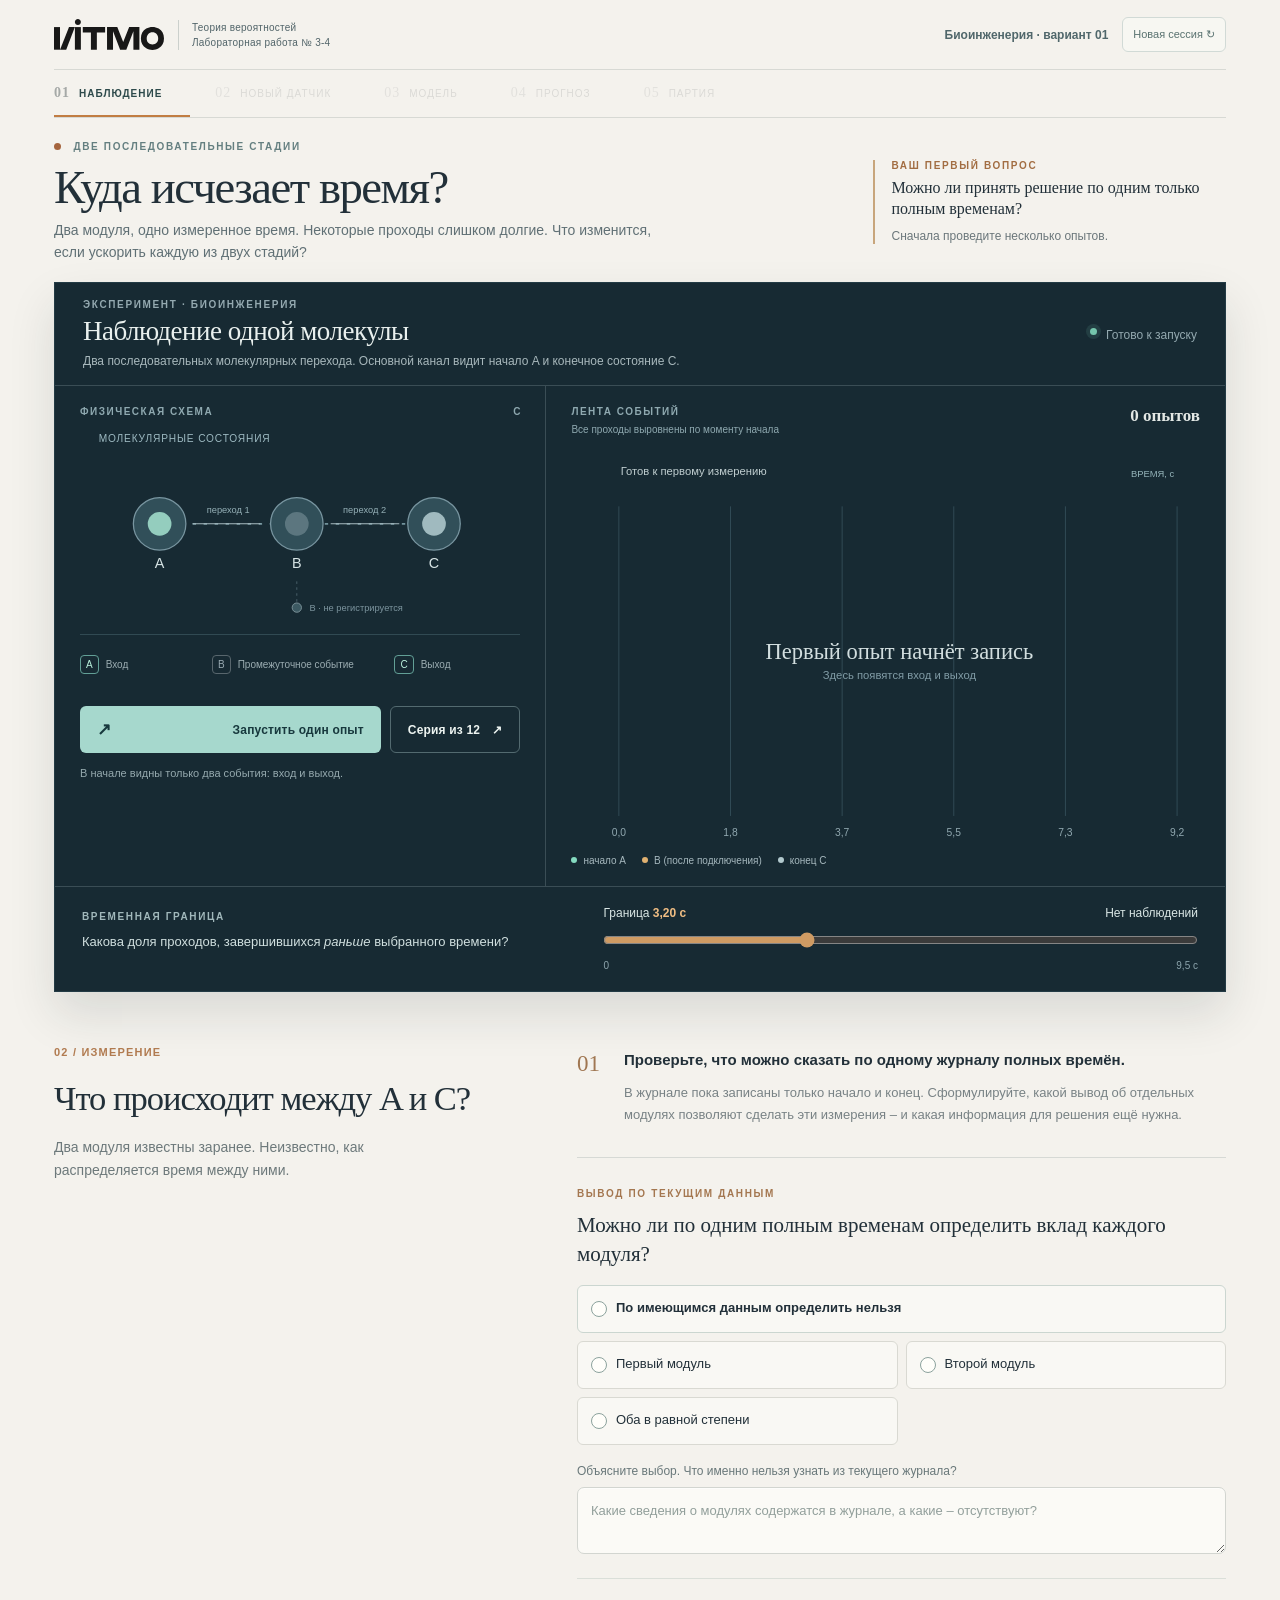
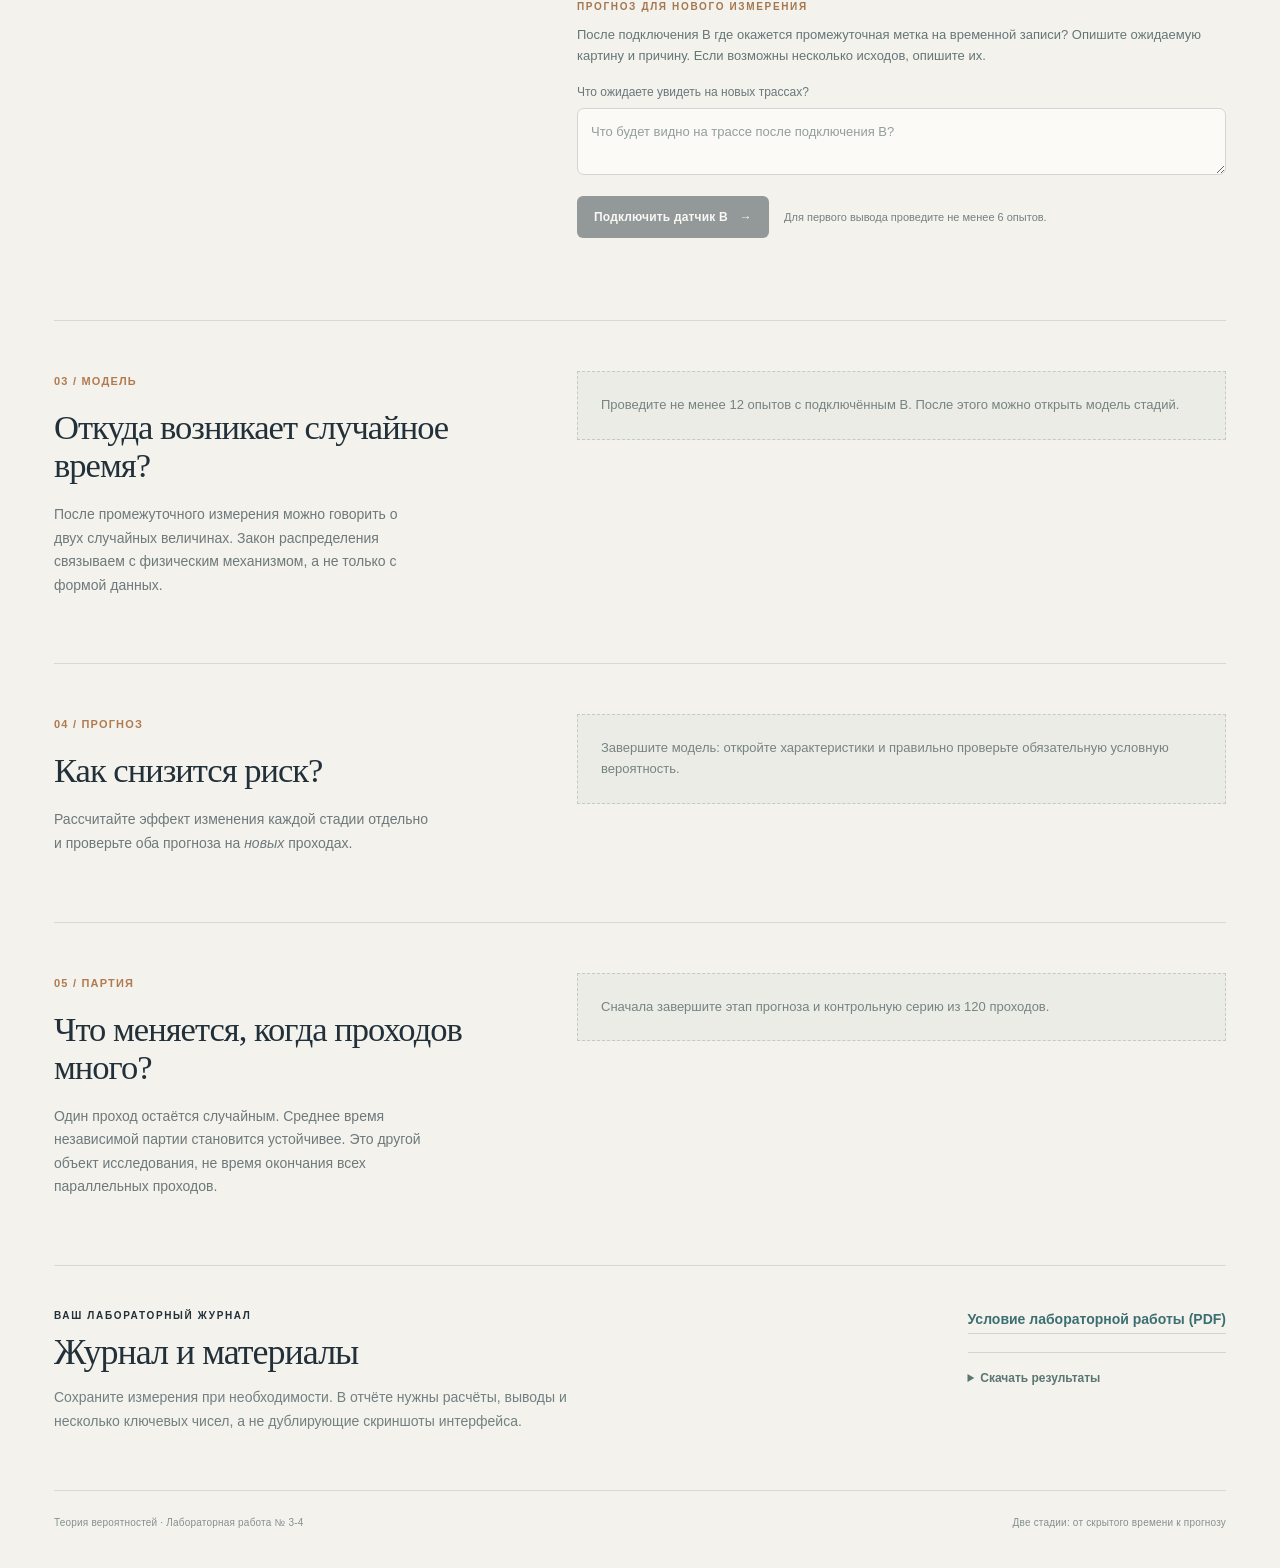
==== lab3-4/index.html @ 4871f4df "Add laboratory 3-4 materials" ====
<!DOCTYPE html>

<html lang="ru">
<head>
<meta charset="utf-8"/>
<meta content="width=device-width,initial-scale=1" name="viewport"/>
<meta content="light" name="color-scheme"/>
<title>Лабораторная работа № 3-4 · Две стадии · ИТМО</title>
<link href="assets/style.css" rel="stylesheet"/>
<script>
window.MathJax = {
  tex: {inlineMath: [['\\(','\\)']], displayMath: [['\\[','\\]']], processEscapes: true},
  svg: {fontCache: 'local'},
  options: {skipHtmlTags: ['script','noscript','style','textarea','pre','code']}
};
</script>
<script defer src="assets/mathjax/tex-svg.js"></script>
</head>
<body>
<div class="page">
<header class="topbar">
<a aria-label="На начало эксперимента" class="brand" href="#experiment"><img class="brand-logo" src="branding/itmo_logo.svg" alt="ИТМО"/><span class="brand-caption">Теория вероятностей<br/>Лабораторная работа&nbsp;№&nbsp;3-4</span></a>
<div class="assignment" aria-label="Назначенный вариант"><span id="setup-label">Биоинженерия · вариант 01</span><button id="demo-settings-trigger" class="settings-trigger" type="button" aria-haspopup="true" aria-expanded="false" aria-controls="demo-settings" hidden>Настроить стенд</button><button id="student-reset" class="subtle-reset" type="button" aria-label="Начать новый опыт">Новая сессия ↻</button></div>
<div class="demo-settings" id="demo-settings" hidden aria-label="Преподавательская настройка вариантов">
 <div class="small-cap">Настройки показа · смена направления сбросит измерения</div>
 <div class="track-segments" role="group" aria-label="Направление">
  <button type="button" data-track="bio" aria-pressed="true">Биоинженерия</button>
  <button type="button" data-track="fbit" aria-pressed="false">ФБИТ</button>
  <button type="button" data-track="nano" aria-pressed="false">Физика / наноструктуры</button>
 </div>
 <div class="variant-nav"><span>Вариант</span><button id="variant-prev" type="button" aria-label="Предыдущий вариант">←</button><button id="variant-menu-toggle" type="button" aria-haspopup="listbox" aria-expanded="false" aria-controls="variant-menu">01 ▾</button><button id="variant-next" type="button" aria-label="Следующий вариант">→</button><div class="variant-menu" id="variant-menu" role="listbox" tabindex="-1" aria-label="Номер варианта" hidden></div></div>
 <button class="icon-button" aria-label="Сбросить эксперимент" id="reset" title="Начать новый опыт" type="button">↺ Сбросить измерения</button>
</div></header>
<nav aria-label="Этапы исследования; закрытые этапы помечены приглушённым цветом" class="step-nav"><a class="step active" data-step="experiment" href="#experiment"><span>01</span> Наблюдение</a><a class="step" data-step="sensor" href="#sensor"><span>02</span> Новый датчик</a><a class="step" data-step="model" href="#model"><span>03</span> Модель</a><a class="step" data-step="decision" href="#decision"><span>04</span> Прогноз</a><a class="step" data-step="batch" href="#batch"><span>05</span> Партия</a></nav>
<main>
<section class="intro" id="experiment">
<div><div class="kicker"><span class="signal-dot"></span> ДВЕ ПОСЛЕДОВАТЕЛЬНЫЕ СТАДИИ</div><h1>Куда исчезает время?</h1><p class="intro-lede">Два модуля, одно измеренное время. Некоторые проходы слишком долгие. Что изменится, если ускорить каждую из двух стадий?</p></div>
<div class="brief-question"><div class="small-cap">ВАШ ПЕРВЫЙ ВОПРОС</div><p>Можно ли принять решение по одним только полным временам?</p><span>Сначала проведите несколько опытов.</span></div>
</section>
<section aria-label="Лабораторная установка" class="instrument">
<div class="instrument-heading"><div><div class="small-cap">ЭКСПЕРИМЕНТ · <span id="track-code">Биоинженерия</span></div><h2 id="instrument-title">Наблюдение одиночной молекулы</h2><p id="instrument-description">Молекула последовательно меняет состояния. Основной канал фиксирует начало и завершение.</p></div><div class="instrument-state"><span class="state-light" id="state-light"></span><span id="instrument-status">Готово к запуску</span></div><div class="fold-summary" id="summary-experiment" hidden></div><button aria-expanded="true" class="fold-button" data-fold="experiment" hidden="" type="button">Свернуть завершённый этап ↑</button></div>
<div class="instrument-body">
<div class="apparatus-zone">
<div class="apparatus-top"><span>ФИЗИЧЕСКАЯ СХЕМА</span><span id="unit-label">с</span></div>
<svg aria-label="Схема последовательной системы с датчиками A, B, C" id="apparatus" role="img" viewbox="0 0 520 244"></svg>
<div class="apparatus-foot"><div><span class="indicator active">A</span> Вход</div><div><span class="indicator" id="indicator-b">B</span> Промежуточное событие</div><div><span class="indicator active">C</span> Выход</div></div>
<div class="fbit-phase" id="fbit-phase" hidden aria-label="Случайное ожидание двух окон приёма"><svg viewBox="0 0 400 75" role="img" aria-label="Приход сообщения между окнами: ожидание до ближайшего окна R1, затем R2"><text x="2" y="13">R1</text><text x="2" y="42">R2</text><g stroke="#637d84" stroke-width="1"><path d="M31 17H394M31 46H394"/></g><g fill="#79c9b8"><rect x="72" y="8" width="7" height="18" rx="1"/><rect x="192" y="8" width="7" height="18" rx="1"/><rect x="312" y="8" width="7" height="18" rx="1"/></g><g fill="#e5b275"><rect x="125" y="37" width="7" height="18" rx="1"/><rect x="245" y="37" width="7" height="18" rx="1"/><rect x="365" y="37" width="7" height="18" rx="1"/></g><g stroke="#e9e2ca" stroke-width="1.4" fill="none"><path d="M41 26L72 26M79 58L125 58"/><path d="M69 22l4 4-4 4M122 54l4 4-4 4"/></g><text x="2" y="72" fill="#b1c7c8">Сообщение ждёт ближайшего окна; фазы нового опыта меняются.</text></svg></div><div class="instrument-actions"><button class="action-primary" id="one-trial"><span class="action-symbol">↗</span> Запустить один опыт</button><button class="action-secondary" id="series">Серия из 12 <span>↗</span></button></div>
<div class="micro-note" id="action-tip">В начале видны только два события: вход и выход.</div>
</div>
<div class="trace-zone"><div class="trace-top"><div><span>ЛЕНТА СОБЫТИЙ</span><span id="trace-sub">Все проходы выровнены по моменту начала</span></div><span class="count" id="total-count">0 опытов</span></div><svg aria-label="Временные записи опытов" id="traces" role="img" viewbox="0 0 670 430"></svg><div class="trace-legend"><span><i class="dot entry"></i> начало A</span><span><i class="dot middle"></i> B (после подключения)</span><span><i class="dot finish"></i> конец C</span></div></div>
</div>
<div class="measure-bar"><div class="measure-intro"><span class="small-cap">ВРЕМЕННАЯ ГРАНИЦА</span><p>Какова доля проходов, завершившихся <em>раньше</em> выбранного времени?</p></div><div class="measure-control"><div class="range-top"><label for="threshold">Граница <strong id="threshold-label">–</strong></label><span id="threshold-share">Нет наблюдений</span></div><input id="threshold" max="10" min="0" step="0.01" type="range" value="2"/><div class="range-foot"><span>0</span><span id="threshold-max">–</span></div></div></div>
</section>
<section class="section-grid" id="sensor"><div class="section-index"><span>02 / ИЗМЕРЕНИЕ</span><h2>Что происходит между A и C?</h2><p>Два модуля известны заранее. Неизвестно, как распределяется время между ними.</p><div class="fold-summary" id="summary-sensor" hidden></div><button aria-expanded="true" class="fold-button" data-fold="sensor" hidden="" type="button">Свернуть завершённый этап ↑</button></div><div class="section-content"><div class="observation-line"><span>01</span><div><strong>Проверьте, что можно сказать по одному журналу полных времён.</strong><p>В журнале пока записаны только начало и конец. Сформулируйте, какой вывод об отдельных модулях позволяют сделать эти измерения – и какая информация для решения ещё нужна.</p></div></div><div class="hypothesis"><label for="hypothesis"><span class="small-cap">ВЫВОД ПО ТЕКУЩИМ ДАННЫМ</span><strong>Можно ли по одним полным временам определить вклад каждого модуля?</strong></label><div class="radio-row"><label><input name="hypothesis" type="radio" value="unknown"/> По имеющимся данным определить нельзя</label><label><input name="hypothesis" type="radio" value="x"/> Первый модуль</label><label><input name="hypothesis" type="radio" value="y"/> Второй модуль</label><label><input name="hypothesis" type="radio" value="balanced"/> Оба в равной степени</label></div><label class="field-label" for="hypothesis-note">Объясните выбор. Что именно нельзя узнать из текущего журнала?</label><textarea id="hypothesis-note" placeholder="Какие сведения о модулях содержатся в журнале, а какие – отсутствуют?" rows="2"></textarea><div class="sensor-prediction" id="sensor-prediction"><div class="small-cap">ПРОГНОЗ ДЛЯ НОВОГО ИЗМЕРЕНИЯ</div><p>После подключения B где окажется промежуточная метка на временной записи? Опишите ожидаемую картину и причину. Если возможны несколько исходов, опишите их.</p><label class="field-label" for="sensor-forecast">Что ожидаете увидеть на новых трассах?</label><textarea id="sensor-forecast" placeholder="Что будет видно на трассе после подключения B?" rows="2"></textarea></div><div class="sensor-action"><button class="action-dark" disabled="" id="connect-sensor">Подключить датчик B <span>→</span></button><p id="sensor-hint">Сначала выполните не менее 6 опытов и укажите, что можно заключить по данным.</p></div></div><div class="sensor-result" hidden="" id="sensor-result"><span class="small-cap">ДАТЧИК ПОДКЛЮЧЁН</span><p>Теперь каждый новый проход содержит событие B. Старые записи остаются без промежуточной отметки: задним числом измерить его нельзя.</p><div class="split-reading"><div><span>Первый модуль \(X\)</span><strong id="latest-x">–</strong></div><div><span>Второй модуль \(Y\)</span><strong id="latest-y">–</strong></div><div><span>Весь проход \(T\)</span><strong id="latest-t">–</strong></div></div><p class="micro-note" id="hypothesis-reflection"></p></div></div></section>
<section class="section-grid muted-section" id="model"><div class="section-index"><span>03 / МОДЕЛЬ</span><h2>Откуда возникает случайное время?</h2><p>После промежуточного измерения можно говорить о двух случайных величинах. Закон распределения связываем с физическим механизмом, а не только с формой данных.</p><div class="fold-summary" id="summary-model" hidden></div><button aria-expanded="true" class="fold-button" data-fold="model" hidden="" type="button">Свернуть завершённый этап ↑</button></div><div class="section-content"><div class="gate" id="model-gate">Проведите не менее 12 опытов с подключённым B. После этого можно открыть модель стадий.</div><div hidden="" id="model-content"><p class="mechanism" id="mechanism-text"></p><button class="action-dark" id="reveal-model">Открыть характеристики стенда <span>→</span></button><div hidden="" id="model-formulas"><div class="parameter-strip" id="parameter-strip"></div><div class="formula-line"><span>Времена стадий</span><span class="math-typeset" id="law-line"></span></div><div class="formula-line"><span>Совместная плотность</span><span class="math-typeset">\(f_{X,Y}(x,y)\) – получите самостоятельно</span></div><div class="formula-line"><span>Полное время</span><span class="math-typeset">\(T=X+Y\)</span></div><div class="formula-line"><span>Среднее полного времени</span><span class="math-typeset" id="mean-line"></span></div><p class="math-foot" id="law-note">Условие \(T=t\) описывается условной плотностью. Отдельная эмпирическая проверка не обязательна.</p><details class="plot-detail"><summary>Исследовать совместные точки и функцию распределения (не требуется переносить оба графика в отчёт)</summary><div class="two-plots"><div><div class="small-cap">ПАРЫ ИЗМЕРЕНИЙ \(X,Y\)</div><canvas aria-label="Точки совместных наблюдений X и Y" height="340" id="scatter" width="560"></canvas></div><div><div class="small-cap">ФУНКЦИЯ РАСПРЕДЕЛЕНИЯ \(F_T(t)\)</div><canvas aria-label="Сравнение теоретической и эмпирической функции распределения T" height="340" id="cdf" width="560"></canvas></div></div></details><details class="answer-detail" id="conditional-detail" open><summary><strong>Обязательная самопроверка:</strong> условная вероятность \(\mathbb P(X>T/2\mid T=t)\)</summary>
<div class="selfcheck"><p>Для заданного полного времени <strong id="conditional-t">–</strong> вычислите вероятность, что первая стадия заняла более половины прохода. Сначала получите результат аналитически.</p>
<label class="field-label" for="conditional-input">Ваша вероятность (от 0 до 1)</label>
<div class="answer-entry"><input id="conditional-input" inputmode="decimal" type="text" autocomplete="off" placeholder="Например, 0,42" aria-describedby="conditional-feedback"/><button class="action-dark" id="conditional-check" type="button">Проверить</button></div>
<div id="conditional-feedback" class="feedback" role="status" aria-live="polite"></div><button id="conditional-reveal" class="link-button" type="button" hidden>Показать ответ для самопроверки</button><p id="conditional-complete" class="check-complete" hidden>Условная вероятность проверена. Этап 03 завершён; теперь можно переходить к прогнозу.</p></div></details><p class="math-foot">Для точного условия \(T=t\) используется условная плотность. При проверке по конечным данным берите узкую полосу значений T около t.</p></div></div></div></section>
<section class="section-grid muted-section" id="decision"><div class="section-index"><span>04 / ПРОГНОЗ</span><h2>Как снизится риск?</h2><p>Рассчитайте эффект изменения каждой стадии отдельно и проверьте оба прогноза на <em>новых</em> проходах.</p><div class="fold-summary" id="summary-decision" hidden></div><button aria-expanded="true" class="fold-button" data-fold="decision" hidden="" type="button">Свернуть завершённый этап ↑</button></div><div class="section-content"><div class="gate" id="decision-gate">Завершите модель: откройте характеристики и правильно проверьте обязательную условную вероятность.</div><div hidden="" id="decision-content"><div class="decision-setup"><label for="deadline">Недопустимо долго, если \(T\) превышает <strong id="deadline-text">–</strong></label><p class="micro-note fixed-condition">Порог обязателен и закреплён за вариантом: \(\tau=1{,}55\,\mathbb E[T]\). Менять его в основной задаче нельзя.</p><p class="micro-note">Сравните два отдельных вмешательства. E: увеличение интенсивности перехода в \(4/3\) раза (среднее время уменьшается на 25%). U: уменьшение периода соответствующего приёмника до \(0{,}75\) исходного.</p><p class="field-label">Рассчитайте вероятности превышения порога для исходной и двух изменённых моделей. Вводите значения от 0 до 1.</p>
<div class="probability-inputs">
 <label><span>\(q_0=P(T>\tau)\)</span><input id="decision-q0" type="text" inputmode="decimal" autocomplete="off" placeholder="0,000" aria-label="Исходная вероятность q0"/></label>
 <label><span>\(q_1=P(T_1^{\mathrm{new}}>\tau)\)</span><input id="decision-q1" type="text" inputmode="decimal" autocomplete="off" placeholder="0,000" aria-label="Вероятность q1 при улучшении первого модуля"/></label>
 <label><span>\(q_2=P(T_2^{\mathrm{new}}>\tau)\)</span><input id="decision-q2" type="text" inputmode="decimal" autocomplete="off" placeholder="0,000" aria-label="Вероятность q2 при улучшении второго модуля"/></label>
</div>
<label class="field-label" for="decision-forecast">Прогноз до новой серии: опишите ожидаемое абсолютное снижение риска \(q_0-q_1\) и \(q_0-q_2\), укажите более сильный эффект и объясните причину через модель.</label><textarea id="decision-forecast" rows="3" placeholder="Как изменятся вероятности долгого прохождения при каждом вмешательстве? Почему их эффекты различаются?" aria-describedby="decision-entry-feedback"></textarea><div id="decision-entry-feedback" class="feedback" role="status" aria-live="polite"></div><button class="action-dark" disabled="" id="lock-decision">Проверить расчёты и зафиксировать прогноз <span>→</span></button></div><div hidden="" id="decision-results"><div class="comparison-table" id="decision-table"></div><div class="check-caption" id="decision-explanation"></div><button class="link-button" id="run-improvement">Смоделировать 120 новых проходов для сравнения ↗</button><div id="improvement-observed"></div></div><div class="theory-detail"><details><summary>Почему нужна свёртка?</summary><p>Представьте пары измерений как точки \((X,Y)\). Какой области соответствует событие \(T<t\)? От этой геометрии можно перейти к распределению суммы. Формулу и границы интегрирования получите самостоятельно.</p></details></div></div></div></section>
<section class="section-grid muted-section" id="batch"><div class="section-index"><span>05 / ПАРТИЯ</span><h2>Что меняется, когда проходов много?</h2><p>Один проход остаётся случайным. Среднее время независимой партии становится устойчивее. Это другой объект исследования, не время окончания всех параллельных проходов.</p><div class="fold-summary" id="summary-batch" hidden></div><button aria-expanded="true" class="fold-button" data-fold="batch" hidden="" type="button">Свернуть завершённый этап ↑</button></div><div class="section-content"><div class="gate" id="batch-gate">Сначала завершите этап прогноза и контрольную серию из 120 проходов.</div><div hidden="" id="batch-content"><div class="batch-settings"><span class="field-label">Размер независимой партии</span><div class="batch-segments" role="group" aria-label="Размер партии"><button type="button" data-n="5" aria-pressed="false">5</button><button type="button" data-n="20" aria-pressed="false">20</button><button type="button" data-n="100" aria-pressed="true">100</button></div></div><p class="micro-note batch-explainer">5 и 20 – исследуйте разброс; 100 – обязательная проверка для отчёта.</p>
<p class="batch-task">Для выбранного \(n\) рассмотрите событие \(\overline T_n\le b\). Порог партии \(b=1{,}04\,\mu\): <strong id="batch-limit">–</strong>. Выведите \(\mu=\mathbb E[T]\), \(\sigma=\sqrt{\operatorname{Var}(T)}\) и вероятность по ЦПТ <em>до моделирования</em>.</p>
<div class="batch-answers">
 <label><span>\(\mu\)</span><input type="text" id="batch-mu" inputmode="decimal" autocomplete="off" placeholder="Среднее"/></label>
 <label><span>\(\sigma\)</span><input type="text" id="batch-sigma" inputmode="decimal" autocomplete="off" placeholder="Станд. отклонение"/></label>
 
</div><div class="batch-param-action"><button class="action-dark" type="button" id="batch-check-params">Проверить \(\mu\) и \(\sigma\)</button><span class="check-complete" id="batch-param-done" hidden>Характеристики проверены</span><div id="batch-param-feedback" class="feedback" role="status" aria-live="polite"></div></div>
<div id="batch-forecast-zone" hidden><div class="batch-probability"><label class="field-label" for="batch-prob">Ваш прогноз \(P_{\mathrm{ЦПТ}}(\overline T_n\le b)\)</label><input type="text" id="batch-prob" inputmode="decimal" autocomplete="off" placeholder="Вероятность от 0 до 1"/></div><div class="batch-actions"><button class="action-dark" id="simulate-batches" type="button">Зафиксировать прогноз · 300 партий →</button><span class="micro-note" id="batch-hint">Сначала проверьте характеристики, затем зафиксируйте прогноз.</span></div>
<div id="batch-forecast-feedback" class="feedback" role="status" aria-live="polite"></div><div id="batch-chart-section" hidden><div class="chart-legend"><span><i class="legend-swatch sim"></i> Моделирование · частоты</span><span><i class="legend-swatch theory"></i> Теория · нормальное приближение</span></div><canvas aria-label="Гистограмма средних времён 300 независимых партий и нормальное приближение" height="330" id="batch-plot" width="1100"></canvas><p class="axis-label">Среднее время партии \(\overline T_n\), <span id="batch-axis-unit">с</span></p></div>
<div class="batch-results" id="batch-results" aria-live="polite"></div><button type="button" class="link-button" id="batch-reveal" hidden>Показать правильные значения для самопроверки</button><div class="feedback" id="batch-correct" hidden></div>
</div><div class="batch-foot">ЗБЧ: \(\overline T_n\) стремится к \(\mathbb ET\). ЦПТ: \[\frac{\sqrt n\,(\overline T_n-\mathbb ET)}{\sqrt{\operatorname{Var}(T)}}\Rightarrow N(0,1).\] Для отчёта достаточно одного большого \(n\).</div></div></div></section>
<section class="outro"><div><span class="small-cap">ВАШ ЛАБОРАТОРНЫЙ ЖУРНАЛ</span><h2>Журнал и материалы</h2><p>Сохраните измерения при необходимости. В отчёте нужны расчёты, выводы и несколько ключевых чисел, а не дублирующие скриншоты интерфейса.</p></div><div class="export-actions"><a class="doc-link important" href="docs/student.pdf">Условие лабораторной работы (PDF)</a><details class="export-detail"><summary>Скачать результаты</summary><div class="export-detail-inner"><button class="action-outline" id="export-json" type="button">Журнал · JSON ↓</button><button class="action-outline" id="export-csv" type="button">Измерения · CSV ↓</button></div></details></div></section>
</main>
<footer><span>Теория вероятностей · Лабораторная работа&nbsp;№&nbsp;3-4</span><span>Две стадии: от скрытого времени к прогнозу</span><span id="session-id" hidden></span></footer>
</div>
<div aria-live="polite" class="toast" id="toast" role="status"></div>
<script defer src="assets/app.js"></script>
</body></html>
---- lab3-4/assets/style.css ----
:root{--paper:#f4f2ed;--ink:#223039;--muted:#6b777b;--edge:#d7d9d4;--deep:#172a33;--deep2:#1d343e;--teal:#87cfc2;--amber:#f3b76a;--serif:Georgia,'Times New Roman',serif;--sans:Inter, -apple-system, BlinkMacSystemFont,'Segoe UI',Arial,sans-serif}*{box-sizing:border-box}html{scroll-behavior:smooth}body{margin:0;background:var(--paper);font-family:var(--sans);color:var(--ink);-webkit-font-smoothing:antialiased}button,input,select,textarea{font:inherit}button{cursor:pointer}button:disabled{opacity:.43;cursor:not-allowed}a{color:inherit}.page{max-width:1500px;margin:0 auto;padding:0 54px}.topbar{height:91px;border-bottom:1px solid var(--edge);display:flex;align-items:center;justify-content:space-between;gap:24px}.brand{text-decoration:none;display:flex;align-items:center;gap:17px}.brand-symbol{font-size:29px;font-weight:850;letter-spacing:-2px;line-height:1}.brand-dot{color:#a85c37}.brand-caption{font-size:10px;text-transform:uppercase;letter-spacing:1.6px;line-height:1.65;color:var(--muted);border-left:1px solid #cbd0cc;padding-left:16px}.top-controls{display:flex;align-items:center;gap:22px}.top-control{font-size:10px;letter-spacing:1px;text-transform:uppercase;color:var(--muted);display:flex;gap:9px;align-items:center}.top-control select{background:transparent;border:none;border-bottom:1px solid #899395;padding:7px 5px 7px 0;max-width:220px;color:var(--ink);font-size:13px;letter-spacing:0;text-transform:none;outline-offset:3px}.icon-button{border:1px solid #c7cdcc;border-radius:100%;background:transparent;width:35px;height:35px;font-size:19px}.step-nav{display:flex;gap:0;border-bottom:1px solid var(--edge);position:sticky;top:0;background:rgba(244,242,237,.96);z-index:20;backdrop-filter:blur(9px)}.step{color:#828b8c;display:inline-flex;align-items:center;gap:9px;padding:15px 28px 14px 0;margin-right:25px;text-decoration:none;text-transform:uppercase;letter-spacing:1px;font-size:10px;border-bottom:2px solid transparent;white-space:nowrap}.step span{font-family:var(--serif);font-size:14px;color:#a5a9a7}.step:hover,.step.active{color:#23373d}.step.active{border-color:#c17d43}.intro{padding:69px 0 49px;display:grid;grid-template-columns: minmax(0,1.75fr) minmax(290px,.72fr);gap:75px;align-items:end}.kicker,.small-cap{font-size:10px;font-weight:750;letter-spacing:1.65px;text-transform:uppercase}.kicker{color:#647f80}.signal-dot{display:inline-block;width:7px;height:7px;background:#a5653e;border-radius:50%;margin-right:8px}.intro h1{font-family:var(--serif);font-size:clamp(40px,5vw,72px);line-height:.98;letter-spacing:-2.5px;font-weight:500;margin:21px 0}.intro-lede{font-size:17px;line-height:1.65;max-width:780px;margin:0;color:#607075}.brief-question{padding-left:24px;border-left:2px solid #c8a67c}.brief-question .small-cap{color:#a26d42}.brief-question p{font:21px/1.34 var(--serif);margin:12px 0}.brief-question span{font-size:12px;color:var(--muted)}.instrument{background:var(--deep);color:#e9f0ee;border:1px solid #233b45;box-shadow:0 22px 44px rgba(27,40,44,.12)}.instrument-heading{display:flex;justify-content:space-between;gap:26px;padding:29px 35px 23px;border-bottom:1px solid #3a4d55}.instrument-heading .small-cap,.instrument-heading span{color:#94a9b0}.instrument-heading h2{font:normal 30px/1.2 var(--serif);margin:9px 0 7px;letter-spacing:-.5px}.instrument-heading p{margin:0;font-size:13px;line-height:1.5;color:#a8b8bc;max-width:600px}.instrument-state{font-size:12px;align-self:center;display:flex;gap:9px;white-space:nowrap;color:#b9c8c9}.state-light{background:#75c6ad;border-radius:50%;width:7px;height:7px;box-shadow:0 0 0 4px #75c6ad20}.state-light.pulse{background:#f6bc79;box-shadow:0 0 0 7px #f6bc7930}.instrument-body{display:grid;grid-template-columns:.84fr 1.16fr;min-height:490px}.apparatus-zone{border-right:1px solid #3a4d55;padding:26px 29px 26px 35px}.apparatus-top,.trace-top{display:flex;justify-content:space-between;gap:12px;font-size:10px;font-weight:700;color:#8fa9b0;letter-spacing:1.5px;text-transform:uppercase}.apparatus-top span:last-child{letter-spacing:0}.apparatus-zone svg{display:block;width:100%;max-height:250px;margin:6px auto 4px}.apparatus-foot{display:grid;grid-template-columns:1fr 1.4fr 1fr;gap:6px;color:#9cadb2;font-size:10px;border-top:1px solid #314a53;padding:20px 0}.apparatus-foot>div{display:flex;align-items:center;gap:7px}.indicator{border:1px solid #58666d;color:#98a9b1;border-radius:4px;padding:3px 5px;font-size:10px}.indicator.active{color:#baf1dd;border-color:#629f96}.instrument-actions{display:flex;gap:9px;margin-top:12px}.action-primary,.action-secondary,.action-dark,.action-outline{border:0;border-radius:2px;min-height:47px;padding:13px 17px;font-size:12px;font-weight:700;letter-spacing:.15px;display:inline-flex;justify-content:space-between;align-items:center;gap:12px;transition:transform .2s,background .2s}.action-primary:hover:not(:disabled),.action-secondary:hover:not(:disabled),.action-dark:hover:not(:disabled){transform:translateY(-2px)}.action-primary{background:#a9dcca;color:#19333b;flex:1}.action-primary:hover{background:#c0eadc}.action-secondary{border:1px solid #536a70;background:transparent;color:#edf4f1}.action-secondary:hover{background:#2f4851}.action-symbol{font-size:17px}.micro-note{color:#95a9ae;font-size:11px;line-height:1.6;margin-top:12px}.trace-zone{padding:27px 31px 20px;min-width:0}.trace-top>div{display:flex;flex-direction:column;gap:7px}.trace-top #trace-sub{font-size:10px;letter-spacing:0;text-transform:none;font-weight:400}.count{font-family:var(--serif);font-size:17px;color:#e3e8e5}.trace-zone svg{width:100%;min-height:330px;display:block;margin:16px 0 0}.trace-legend{display:flex;flex-wrap:wrap;gap:16px;font-size:10px;color:#a6b8be}.trace-legend>span{display:inline-flex;align-items:center;gap:6px}.dot{width:6px;height:6px;border-radius:50%;display:inline-block}.entry{background:#84dac0}.middle{background:#e0b171}.finish{background:#b2c9ce}.measure-bar{border-top:1px solid #3a4d55;display:grid;grid-template-columns:1fr minmax(290px,1.2fr);gap:26px;padding:25px 35px 28px}.measure-intro .small-cap{color:#a1b8bb}.measure-intro p{margin:8px 0 0;font-size:13px;color:#d0dfdf;line-height:1.5}.range-top,.range-foot{display:flex;justify-content:space-between;font-size:12px;color:#d9e6e5}.range-top strong{color:#f0bd83}.range-foot{font-size:10px;color:#8ca4ac}input[type=range]{width:100%;accent-color:#f0bd83;margin:10px 0}.section-grid{display:grid;grid-template-columns:minmax(200px,.82fr) minmax(0,1.18fr);gap:72px;padding:91px 0 84px;border-bottom:1px solid var(--edge);scroll-margin-top:70px}.section-index>span{font-size:11px;letter-spacing:1.2px;font-weight:700;color:#b17b50}.section-index h2{font:normal clamp(31px,3.1vw,47px)/1.1 var(--serif);letter-spacing:-1px;margin:19px 0}.section-index>p{max-width:375px;color:#6d797b;line-height:1.68;font-size:14px}.section-content{min-width:0}.observation-line{display:flex;gap:24px;padding:9px 0 31px;border-bottom:1px solid #d6d9d5}.observation-line>span{color:#a07752;font:23px var(--serif)}.observation-line strong{font-size:15px;font-weight:650}.observation-line p{color:#788285;font-size:13px;line-height:1.7;margin-bottom:0}.hypothesis{padding:30px 0}.hypothesis .small-cap{color:#a47750;display:block;margin-bottom:12px}.hypothesis strong{font:normal 21px/1.4 var(--serif);display:block;max-width:600px}.radio-row{display:flex;flex-wrap:wrap;gap:12px;margin:24px 0}.radio-row label{display:flex;align-items:center;gap:9px;padding:12px 15px;background:#eeeae3;border:1px solid #d9d9d2;border-radius:2px;font-size:13px;cursor:pointer}.radio-row input{accent-color:#266a73}.field-label{display:block;color:#69787a;font-size:12px;margin:19px 0 9px}.hypothesis textarea{width:100%;resize:vertical;background:#fbfaf6;border:1px solid #d2d5d0;line-height:1.5;padding:13px;color:#203136;outline-color:#69948c}.sensor-action{display:flex;align-items:center;gap:15px;margin-top:17px}.action-dark{background:#233b44;color:#fff}.action-dark:hover:not(:disabled){background:#355461}.sensor-action p{margin:0;font-size:11px;color:#738083;max-width:280px;line-height:1.6}.sensor-result{background:#e4eee9;border-left:3px solid #73a69b;padding:22px 25px;margin-top:12px}.sensor-result .small-cap{color:#3e7771}.sensor-result p{font-size:13px;line-height:1.7}.split-reading{display:grid;grid-template-columns:repeat(3,1fr);gap:10px;margin-top:15px}.split-reading>div{border-top:1px solid #bacfc8;padding-top:10px}.split-reading span{display:block;color:#5e7774;font-size:11px}.split-reading strong{font:23px var(--serif);display:block;margin-top:4px}.gate{padding:23px;border:1px dashed #c4cac5;background:#ebece6;color:#778382;font-size:13px;line-height:1.6}.mechanism{font:19px/1.55 var(--serif);margin:0 0 24px}.parameter-strip{display:flex;flex-wrap:wrap;gap:17px;padding:20px 0;border-bottom:1px solid var(--edge);margin-top:16px;font-size:13px;color:#4b6365}.parameter-strip strong{font-size:18px;font-family:var(--serif);font-weight:normal;color:#2b4d55}.formula-line{display:flex;justify-content:space-between;gap:15px;padding:14px 0;border-bottom:1px solid #dfe1db;font-size:12px;color:#657375}.formula-line code{font:14px 'SFMono-Regular',Consolas,monospace;color:#263f48;text-align:right}.math-foot{font-size:12px;color:#718080;line-height:1.75}.two-plots{display:grid;grid-template-columns:1fr 1fr;gap:19px;margin:28px 0}.two-plots canvas{display:block;width:100%;height:auto;background:#fdfcf9;border:1px solid #dce0da;margin-top:11px}.analytical-preview{display:flex;justify-content:space-between;align-items:center;gap:20px;padding:24px 0;border-top:1px solid #d6dbd5;border-bottom:1px solid #d6dbd5}.analytical-preview p{max-width:460px;font-size:13px;line-height:1.6}.conditional-number{font:32px var(--serif);color:#32736c;min-width:75px;text-align:right}.decision-setup label{font:21px var(--serif);line-height:1.5;display:block}.decision-setup input{margin:20px 0 8px}.choice-line{display:flex;gap:12px;margin:25px 0 15px}.choice{padding:16px 23px;min-width:140px;border:1px solid #bccac7;background:#f8f7f2;text-align:left;font-size:13px;font-weight:700;color:#2c4950}.choice.selected{border-color:#3e7774;background:#deeee8}.comparison-table{margin:30px 0 15px}.comparison-table .result-row{display:grid;grid-template-columns:1.3fr .7fr;gap:10px;padding:16px 0;border-bottom:1px solid #d6ddd9;font-size:13px}.comparison-table .result-row strong{text-align:right;font:20px var(--serif)}.check-caption{font-size:13px;line-height:1.7;color:#607474}.link-button{background:none;border:0;border-bottom:1px solid #779594;color:#2f6668;font-weight:700;margin:20px 0 10px;padding:8px 0}.theory-detail{border-top:1px solid #d6dbd5;padding-top:24px;margin-top:25px}.theory-detail summary{cursor:pointer;font-weight:650;font-size:13px}.theory-detail p{font-size:12px;line-height:1.7;color:#647273}.batch-settings{display:flex;gap:15px;align-items:center;flex-wrap:wrap}.batch-settings label{font:19px var(--serif)}.batch-settings select{padding:12px 11px;background:#f9f8f5;border:1px solid #cad3cf;font-size:13px}.batch-settings .action-dark{margin-left:auto}.section-content #batch-plot{width:100%;height:auto;background:#fdfcf9;border:1px solid #dce0da;margin:24px 0 15px}.batch-results{font-size:13px;line-height:1.8;color:#405f64}.batch-results strong{color:#285d5c}.batch-foot{font-size:12px;color:#798381;line-height:1.7;margin-top:20px;border-top:1px solid #d7dbd7;padding-top:18px}.outro{padding:84px 0 91px;display:flex;justify-content:space-between;gap:40px}.outro>div:first-child{max-width:570px}.outro h2{font:normal 48px/1.1 var(--serif);letter-spacing:-1px;margin:20px 0}.outro p{color:#718081;font-size:14px;line-height:1.7}.export-actions{display:flex;flex-direction:column;gap:10px;min-width:258px;align-items:stretch}.action-outline{border:1px solid #a9b9b5;background:transparent;color:#2b464e}.doc-link{font-size:12px;color:#3c6f72;padding:6px 0;text-decoration:none;border-bottom:1px solid #cbd6d1}footer{border-top:1px solid var(--edge);padding:26px 0 40px;display:flex;justify-content:space-between;gap:20px;font-size:10px;color:#85908f;letter-spacing:.2px}.toast{position:fixed;bottom:24px;right:30px;max-width:375px;z-index:40;padding:15px 18px;background:#223943;color:#f1f5f1;font-size:13px;box-shadow:0 9px 24px #192e3340;border-left:4px solid #b9d6b5;opacity:0;transform:translateY(16px);pointer-events:none;transition:opacity .25s,transform .25s}.toast.shown{opacity:1;transform:translateY(0)}@media(max-width:1050px){.page{padding:0 28px}.instrument-body{grid-template-columns:1fr}.apparatus-zone{border-right:0;border-bottom:1px solid #3a4d55}.apparatus-zone svg{max-height:200px}.instrument-body{min-height:0}.section-grid{gap:35px}.intro{gap:25px}.step{margin-right:10px;padding-right:15px}}@media(max-width:720px){.page{padding:0 15px}.topbar{height:auto;padding:17px 0;align-items:flex-start;flex-wrap:wrap}.top-controls{flex-wrap:wrap;gap:11px}.top-control{font-size:9px}.top-control select{max-width:190px}.step-nav{overflow-x:auto;scrollbar-width:none}.step{font-size:9px;padding:14px 8px;margin-right:8px}.intro{padding:44px 0 29px;display:block}.intro h1{font-size:48px}.intro-lede{font-size:15px}.brief-question{margin-top:25px}.instrument-heading{padding:22px 17px;flex-wrap:wrap}.instrument-heading h2{font-size:25px}.apparatus-zone,.trace-zone{padding:21px 15px}.instrument-actions{flex-direction:column}.trace-zone svg{min-height:260px}.measure-bar{grid-template-columns:1fr;padding:22px 16px}.section-grid{display:block;padding:65px 0}.section-index{margin-bottom:35px}.section-index h2{font-size:39px}.radio-row{gap:8px}.sensor-action{display:block}.sensor-action p{margin-top:9px}.two-plots{grid-template-columns:1fr}.formula-line{display:block}.formula-line code{display:block;margin-top:6px;text-align:left}.outro{padding:65px 0;display:block}.outro h2{font-size:38px}.export-actions{margin-top:26px}footer{display:block}footer span{display:block;margin:9px 0}.batch-settings .action-dark{margin:0}}@media(prefers-reduced-motion:reduce){html{scroll-behavior:auto}*,*:before,*:after{transition:none!important;animation:none!important}}
/* Attribute state must take precedence over button layout rules. */
[hidden]{display:none!important}

.brand-wordmark{font-weight:840;font-size:24px;letter-spacing:-1.1px;line-height:1;white-space:nowrap}
.topbar{height:72px}.brand-caption{font-size:9px;letter-spacing:1px}
.top-controls{gap:12px;opacity:.8}.top-controls:focus-within,.top-controls:hover{opacity:1}
.top-control{font-size:9px;gap:5px}.top-control select{font-size:12px;max-width:185px}
.intro{padding:32px 0 26px;gap:44px;align-items:center}
.intro h1{font-size:clamp(38px,4.15vw,59px);margin:12px 0;letter-spacing:-1.5px}
.intro-lede{font-size:15px;line-height:1.55}.brief-question p{font-size:18px;margin:8px 0}
.brief-question{padding-left:16px}.instrument-heading{padding:19px 29px 17px}
.step{transition:opacity .2s}.step.unavailable{opacity:.32;pointer-events:none;cursor:default}.step.unavailable:hover{color:#828b8c}
.step.complete:not(.active){color:#4e6c68}.step.complete>span{color:#408178}
.radio-row{display:grid;grid-template-columns:repeat(2,minmax(0,1fr));gap:8px;margin:15px 0}
.radio-row label{padding:11px 13px;background:#f4f2ed;min-height:45px}
.radio-row label:first-child{grid-column:1/-1;border-color:#a6bab5;background:#e8efeb;font-weight:650}
.sensor-prediction{border-top:1px solid #dadfd9;margin-top:20px;padding-top:22px}
.sensor-prediction p{font-size:13px;color:#647777;line-height:1.6}
.sensor-prediction textarea{width:100%;resize:vertical;background:#fbfaf6;border:1px solid #d2d5d0;line-height:1.5;padding:13px;color:#203136;outline-color:#69948c}
.fold-button{margin-top:14px;border:0;border-bottom:1px solid #9caeaa;background:transparent;color:#577773;padding:7px 0;font-size:11px;letter-spacing:.15px;cursor:pointer}
.instrument .fold-button{margin-left:auto;align-self:center;color:#bddbd4;border-color:#637e7d;margin-top:0}
.instrument.is-collapsed .instrument-body,.instrument.is-collapsed .measure-bar{display:none}
.section-grid.is-collapsed{padding:24px 0;align-items:center}
.section-grid.is-collapsed .section-content{display:none}
.section-grid.is-collapsed .section-index{display:flex;align-items:center;gap:22px;flex-wrap:wrap}
.section-grid.is-collapsed .section-index h2{font:normal 23px/1.3 var(--serif);margin:0}
.section-grid.is-collapsed .section-index>p{display:none}
.section-grid.is-collapsed .fold-button{margin:0 0 0 auto}
.section-grid{padding:66px 0 64px}
.math-typeset{font-family:'STIX Two Math','Cambria Math','STIXGeneral','Noto Serif',Georgia,serif!important;font-size:17px!important;color:#253d43;line-height:1.55;font-variant-numeric:lining-nums}
.math-typeset i{font-style:italic}.formula-line{align-items:center}.formula-line code{text-wrap:wrap}
.plot-detail,.answer-detail{margin-top:25px;border-top:1px solid #d9ddd9;padding-top:14px}
.plot-detail summary,.answer-detail summary{font-size:12px;font-weight:650;color:#476b6b;cursor:pointer;line-height:1.6}
.plot-detail[open] summary,.answer-detail[open] summary{margin-bottom:10px}
.export-detail{font-size:12px;border-top:1px solid #cdd8d4;margin-top:8px;padding:15px 0}
.export-detail summary{cursor:pointer;color:#5a7673;font-weight:600}.export-detail-inner{display:grid;gap:9px;margin-top:12px}
.export-actions .important{font-size:14px;font-weight:700}
.outro{padding:48px 0 50px}.outro h2{font-size:36px;margin:10px 0}
@media(max-width:720px){.topbar{padding:9px 0 11px;min-height:57px;gap:7px}.brand-wordmark{font-size:21px}.brand-caption{display:none}.top-controls{gap:5px;max-width:100%;order:2;width:100%;justify-content:flex-start}.top-control{font-size:9px}.top-control select{font-size:11px;max-width:150px;padding:4px 2px}.icon-button{width:29px;height:29px}
.step{padding:9px 7px;font-size:9px}.step span{font-size:11px}
.intro{padding:18px 0 12px;display:block}.intro h1{font-size:33px;line-height:1.04;margin:9px 0}.intro-lede{font-size:12px;line-height:1.45}.brief-question{display:none}
.instrument-heading{padding:13px 14px;gap:7px}.instrument-heading h2{font-size:22px;margin:4px 0}.instrument-heading p{font-size:11px}.instrument-state{font-size:10px}.apparatus-zone,.trace-zone{padding:12px 13px}.apparatus-zone svg{max-height:162px;margin:0 auto}.apparatus-foot{font-size:9px;padding:10px 0}.instrument-actions{margin-top:8px;gap:7px}.action-primary,.action-secondary{min-height:41px;padding:10px 13px}.trace-zone svg{min-height:210px;margin:7px 0 0}.measure-bar{padding:15px}
.section-grid{padding:40px 0}.section-index{margin-bottom:17px}.section-index h2{font-size:31px;margin:10px 0}.radio-row{grid-template-columns:1fr}.radio-row label:first-child{grid-column:auto}
.section-grid.is-collapsed .section-index{gap:8px}.section-grid.is-collapsed .section-index h2{font-size:20px}.section-grid.is-collapsed .fold-button{font-size:10px}
.instrument .fold-button{font-size:10px}.outro{padding:35px 0}.outro h2{font-size:30px}.export-actions{margin-top:14px}}

:root{--control-h:42px;--r-sm:6px;--r-md:8px;--focus:#2b7e80;--control-border:#bccbc7}
button,select,input,textarea,summary{transition:background-color .16s ease,border-color .16s ease,box-shadow .16s ease,color .16s ease,opacity .16s ease}
button:focus-visible,select:focus-visible,input:focus-visible,textarea:focus-visible,summary:focus-visible,a:focus-visible{outline:3px solid #66aea6;outline-offset:3px;box-shadow:0 0 0 5px #66aea628}
button:disabled{opacity:.48;transform:none!important;filter:saturate(.55);box-shadow:none!important}
select{appearance:none;-webkit-appearance:none;background-image:url("data:image/svg+xml,%3Csvg xmlns='http://www.w3.org/2000/svg' width='14' height='14' viewBox='0 0 24 24'%3E%3Cpath d='m6 9 6 6 6-6' fill='none' stroke='%23566a70' stroke-width='1.8' stroke-linecap='round' stroke-linejoin='round'/%3E%3C/svg%3E");background-position:right 11px center;background-repeat:no-repeat;background-size:13px;cursor:pointer;min-height:var(--control-h);border:1px solid var(--control-border);border-radius:var(--r-sm);padding:9px 34px 9px 12px;color:var(--ink);font-size:12px;line-height:1.2;box-shadow:0 1px 0 #fff9 inset}
select:hover:not(:disabled){border-color:#739692;background-color:#fffdfa}
select:disabled{opacity:.48;cursor:not-allowed}
.top-control{gap:7px;letter-spacing:.06em;white-space:nowrap}.top-control select{max-width:210px;min-height:36px;padding:7px 32px 7px 10px;border:1px solid #cbd4d1;background-color:#f8f7f2;border-radius:var(--r-sm);font-size:12px;letter-spacing:0;color:#41545a;box-shadow:none}
.top-controls{opacity:.9;gap:10px}.top-control:focus-within{color:#314c52}
.icon-button{height:36px;width:36px;border-radius:var(--r-sm);font-size:19px;color:#435d62;background:#f8f7f2}.icon-button:hover{background:#e8efed;border-color:#809e9c}
button.action-primary,button.action-secondary,button.action-dark,button.action-outline,button.choice{border-radius:var(--r-sm);min-height:var(--control-h);font-size:12px;letter-spacing:.015em;font-weight:650;transform:none!important}
button.action-primary{background:#a6d8cd;color:#17383d}.action-primary:hover:not(:disabled){background:#c4e8df}
button.action-secondary:hover:not(:disabled){background:#2f4a53;border-color:#97b2b7}
button.action-dark:hover:not(:disabled){background:#2f5360}
button.action-outline:hover:not(:disabled){background:#e5ece8;border-color:#729a91}
textarea,input:not([type=range]):not([type=radio]):not([type=checkbox]){min-height:var(--control-h);border:1px solid var(--control-border);border-radius:var(--r-sm);font-size:13px;line-height:1.55;background:#fffefa;color:var(--ink);padding:11px 13px;box-shadow:0 1px 0 #fff7 inset}
textarea:hover,input:not([type=range]):not([type=radio]):not([type=checkbox]):hover{border-color:#7fa19d}
textarea:disabled{background:#e9ece7;color:#778687}
textarea::placeholder{color:#929f9b}
.radio-row label{border-radius:var(--r-sm);background:#f9f8f4;padding:11px 13px;line-height:1.43;min-height:48px;transition:background-color .15s,border-color .15s,box-shadow .15s}
.radio-row label:hover:not(:has(input:disabled)){background:#f1f5f1;border-color:#9abdb3}
.radio-row label:has(input:checked){background:#e5f0e9;border-color:#2e7b76;box-shadow:inset 0 0 0 1px #2e7b7644}
.radio-row label:has(input:disabled){cursor:default;color:#71827f}
.radio-row label:first-child{font-weight:550;background:#f9f8f4;border-color:#cbd6d0}
.radio-row label:first-child:has(input:checked){background:#e3f0ea;border-color:#2e7b76}
.radio-row input[type=radio]{appearance:none;width:16px;height:16px;flex:none;background:#fffefa;border:1.5px solid #8ca29d;border-radius:50%;display:grid;place-items:center;margin:0}
.radio-row input[type=radio]:checked{border-color:#2d7774}.radio-row input[type=radio]:checked:after{content:'';width:7px;height:7px;border-radius:50%;background:#2d7774}
.radio-row input[type=radio]:focus-visible{outline:3px solid #8bbbb0;outline-offset:2px}
.choice{background:#fffefa}.choice:hover:not(:disabled){border-color:#8aac9f;background:#f0f6f2}.choice.selected{background:#e0f0e8;box-shadow:inset 0 0 0 1px #528b82}
input[type=range]{cursor:pointer;accent-color:#cf9b63;min-height:20px}
.fold-button{font-weight:650;font-size:11px;white-space:nowrap}.fold-button:hover{color:#2b625e}
.fold-summary{font-size:12px;color:#778685;line-height:1.5;max-width:560px}
.instrument .fold-summary{color:#b3c6c9;align-self:center}
.instrument.is-collapsed .instrument-heading{padding:19px 28px}.instrument.is-collapsed .instrument-heading p,.instrument.is-collapsed .instrument-state{display:none}
.instrument.is-collapsed .instrument-heading h2{font-size:22px;margin:4px 0 0}
.section-grid.is-collapsed{display:block;padding:20px 0;scroll-margin-top:65px}
.section-grid.is-collapsed .section-index{display:flex;gap:15px;align-items:center;flex-wrap:wrap;margin:0}
.section-grid.is-collapsed .section-index>span{font-size:10px}
.section-grid.is-collapsed .section-index h2{font-size:22px;margin:0;letter-spacing:-.3px}
.section-grid.is-collapsed .section-index .fold-summary{flex-basis:100%;order:3;margin-top:0}
.section-grid.is-collapsed .fold-button{order:2}
.step{transition:color .15s,opacity .15s,border-color .15s}.step.unavailable{opacity:.23;filter:grayscale(.7)}
.step.active{font-weight:700;color:#2d4a4b}.step.complete:not(.active){color:#577c76}
.intro{padding:23px 0 19px;grid-template-columns:minmax(0,1.65fr) minmax(230px,.75fr)}
.intro h1{font-size:clamp(36px,3.65vw,52px);line-height:1.08;margin:10px 0 8px}
.intro-lede{max-width:630px;font-size:14px;line-height:1.52}
.brief-question{padding-left:16px}.brief-question p{font-size:16px;margin:6px 0}
.instrument-heading{padding:16px 28px 15px}.instrument-heading h2{font-size:27px;margin:5px 0}.instrument-heading p{font-size:12px}
.apparatus-zone{padding:20px 25px}.trace-zone{padding:20px 25px}
.trace-zone svg{min-height:295px}
.measure-bar{padding:19px 27px 20px}
.section-grid{padding:50px 0 52px;scroll-margin-top:66px}
.section-index h2{font-size:clamp(30px,2.7vw,42px)}
.math-typeset{font-family:var(--sans)!important;font-size:inherit!important;color:var(--ink);line-height:1.6}
.math-typeset mjx-container,.formula-line mjx-container{font-size:110%!important}
.formula-line{font-size:13px;align-items:baseline}
.formula-line code{font-family:var(--sans);font-size:15px;white-space:normal;text-align:right;overflow-wrap:anywhere}
.formula-line>span:last-child{color:#263e45}
.parameter-strip strong{font-family:var(--sans);font-size:16px}
.mjx-chtml{line-height:inherit}mjx-container[display="true"]{margin:.9em 0!important}
.math-inline{white-space:nowrap}.math-foot{font-size:12px}
.plot-detail summary,.answer-detail summary,.export-detail summary,.theory-detail summary{border-radius:3px;padding:6px 0}
.plot-detail summary:hover,.answer-detail summary:hover,.export-detail summary:hover,.theory-detail summary:hover{color:#245b5c}
.two-plots canvas,#batch-plot{border:1px solid #dee7e2;border-radius:var(--r-sm);background:#fffefa}
.plot-detail .small-cap{line-height:1.6;letter-spacing:.12em}
#batch-plot{display:block}
.check-caption,.batch-results{line-height:1.65}
.export-detail{padding:12px 0}.outro{padding:39px 0 42px}
@media(max-width:1050px){.intro{gap:16px}.apparatus-zone,.trace-zone{padding:17px 19px}.instrument-heading{padding:16px 20px}.measure-bar{padding:17px 20px}}
@media(max-width:720px){
 .page{padding:0 13px}.topbar{gap:7px;min-height:52px;padding:7px 0 9px}
 .brand-wordmark{font-size:18px}.top-controls{gap:7px;justify-content:space-between;order:2;width:100%}.top-control{gap:5px;font-size:9px}
 .top-control select{max-width:158px;min-width:72px;height:35px;min-height:35px;padding:7px 28px 7px 8px;background-position:right 8px center;font-size:11px}
 .icon-button{width:35px;height:35px;flex-shrink:0}
 .step-nav{margin:0 -13px;padding-left:13px}.step{padding:9px 7px;margin-right:7px}
 .intro{padding:13px 0 11px}.intro h1{font-size:32px;letter-spacing:-.8px;margin:6px 0}.intro-lede{font-size:12px}.kicker{font-size:9px;letter-spacing:1px}
 .instrument-heading{padding:13px 14px}.instrument-heading h2{font-size:22px}.instrument-heading p{font-size:11px}
 .apparatus-zone,.trace-zone{padding:12px}
 .apparatus-zone svg{max-height:120px!important;margin:2px auto}
 .apparatus-foot{padding:7px 0;font-size:8px}.apparatus-foot>div{gap:4px}
 .instrument-actions{flex-direction:row;gap:7px;margin-top:7px}.instrument-actions button{flex:1;min-width:0;padding:10px 7px;justify-content:center;font-size:10.5px;gap:5px}
 .instrument-actions .action-symbol{font-size:13px}
 .trace-zone{padding-top:13px}.trace-zone svg{min-height:195px;margin:5px 0 0}.trace-legend{gap:9px;font-size:9px}
 .measure-bar{padding:12px 14px;gap:11px}.measure-intro p{font-size:11px;margin:4px 0 0}.range-top{font-size:11px}
 .section-grid{padding:36px 0}.section-index{margin-bottom:18px}.section-index h2{font-size:29px}.section-index>p{font-size:12px}
 .radio-row{grid-template-columns:1fr}.hypothesis{padding:18px 0}.hypothesis strong{font-size:18px}
 .formula-line{display:flex;flex-direction:column;gap:2px;font-size:12px}.formula-line code{text-align:left;font-size:15px}
 .section-grid.is-collapsed{padding:15px 0}.section-grid.is-collapsed .section-index{gap:7px}.section-grid.is-collapsed .section-index h2{font-size:18px}.section-grid.is-collapsed .fold-button{margin-left:0}
 .batch-settings select{min-width:135px}
 .outro h2{font-size:28px}
}
@media(max-width:380px){.top-control select{max-width:139px}.instrument-actions button{font-size:10px}.instrument-heading h2{font-size:20px}}

@media(min-width:721px) and (max-width:1050px){.section-grid{grid-template-columns:1fr;gap:24px}.section-index>p{max-width:680px}.two-plots{grid-template-columns:repeat(2,minmax(0,1fr))}}
@media(min-width:721px) and (max-width:850px){.two-plots{grid-template-columns:1fr}}

/* Disclosure of secondary variant controls on narrow screens. */
.settings-panel{margin-left:auto}.settings-summary{display:none}
@media(max-width:720px){
 .topbar{flex-wrap:nowrap;align-items:center;min-height:51px;padding:8px 0 10px}
 .settings-panel{position:relative;margin-left:auto;min-width:0}
 .settings-summary{display:block;cursor:pointer;color:#577076;font-size:10px;line-height:1.35;max-width:240px;background:#f8f7f2;border:1px solid #c9d4d0;border-radius:6px;padding:8px 21px 8px 10px;list-style:none;position:relative}
 .settings-summary::-webkit-details-marker{display:none}
 .settings-summary:after{content:'⌄';position:absolute;right:7px;top:5px;font-size:16px;color:#718581}
 .settings-summary span{display:block;font-size:11px;color:#243e45;font-weight:650}
 .settings-panel[open]{align-self:flex-start}
 .settings-panel[open] .top-controls{display:flex;position:absolute;right:0;top:calc(100% + 5px);background:#f8f7f2;border:1px solid #c8d5d0;box-shadow:0 14px 26px #17303925;z-index:50;width:min(355px,calc(100vw - 30px));padding:12px;border-radius:8px;flex-direction:column;align-items:stretch;gap:10px}
 .settings-panel[open] .top-control{display:flex;justify-content:space-between;align-items:center;width:100%;gap:8px}
 .settings-panel[open] .top-control select{max-width:230px;flex:1;min-height:39px}
 .settings-panel[open] .icon-button{align-self:flex-end}
 .count{font-family:var(--sans);font-size:12px;white-space:nowrap;letter-spacing:.02em}
 .trace-top{align-items:center}.trace-top>div{max-width:200px}
}
:root{--control-radius:7px;--focus:#2b817b}
:where(button,input,textarea,[role="option"],summary):focus-visible{outline:3px solid #4fa5a0;outline-offset:3px}
:where(button,input,textarea):disabled{cursor:not-allowed}
.topbar{height:70px;min-height:70px;position:relative;gap:12px}
.brand{gap:12px}.brand-mark{font-size:17px;font-weight:700;letter-spacing:-.04em;color:#233e45;border:1px solid #a2aaa9;padding:7px 9px;border-radius:4px}
.brand-caption{border-left:0;padding-left:0;line-height:1.5;letter-spacing:.7px;font-size:10px}
.assignment{display:flex;gap:14px;align-items:center;font-size:12px;color:#50676b}
#setup-label{font-weight:650}.settings-trigger,.subtle-reset{padding:7px 10px;border:1px solid #d1dad6;border-radius:6px;background:#f7f7f2;font-size:11px;color:#597270;min-height:35px}
.settings-trigger:hover,.subtle-reset:hover{border-color:#729e97;background:#edf3ee}
.demo-settings{position:absolute;z-index:60;right:0;top:calc(100% - 2px);width:min(500px,calc(100vw - 24px));background:#fcfbf7;border:1px solid #c7d6d0;border-radius:9px;padding:16px;box-shadow:0 15px 38px #182e3530}
.demo-settings .small-cap{color:#7c8a88;margin-bottom:12px;letter-spacing:.11em}
.track-segments,.batch-segments{display:flex;flex-wrap:wrap;gap:5px;border-radius:8px;background:#e8ede9;padding:4px}
.track-segments button,.batch-segments button{flex:1;border:1px solid transparent;background:transparent;color:#52686b;border-radius:5px;min-height:41px;font-size:12px;padding:8px 9px}
.track-segments button[aria-pressed="true"],.batch-segments button[aria-pressed="true"]{background:#fffefa;box-shadow:0 1px 3px #1e3b3626;border-color:#b9cbc5;color:#224e52;font-weight:700}
.track-segments button:hover:not([aria-pressed="true"]),.batch-segments button:hover:not([aria-pressed="true"]){background:#f6f8f4}
.variant-nav{display:flex;align-items:center;gap:7px;position:relative;margin:15px 0 14px;font-size:12px;color:#6e7e7b}
.variant-nav>span{margin-right:14px}.variant-nav>button{border:1px solid #cbd7d1;border-radius:6px;background:#fffefa;color:#2b4a50;min-width:39px;height:38px;padding:7px 12px;font-size:13px}
.variant-nav>button:hover{background:#e8f0eb;border-color:#82aaa2}
.variant-nav #variant-menu-toggle{min-width:64px;font-variant-numeric:tabular-nums;font-weight:750}
.variant-menu{position:absolute;z-index:30;top:43px;left:80px;display:grid;grid-template-columns:repeat(4,1fr);gap:4px;width:230px;border:1px solid #bdccc6;border-radius:7px;box-shadow:0 12px 20px #2e4b432b;background:#fffefa;padding:7px}
.variant-menu[hidden]{display:none}
.variant-menu button{border:0;border-radius:5px;min-height:36px;background:transparent;color:#425d5f}
.variant-menu button[aria-selected="true"],.variant-menu button:hover{background:#e4f0e9;color:#195856}
.demo-settings .icon-button{border-radius:6px;width:auto;font-size:11px;padding:0 12px}
.instrument-body{min-height:440px}.apparatus-zone svg{max-height:215px}.trace-zone svg{min-height:285px}
.fbit-phase{border-top:1px solid #3e5259;padding:7px 0 0}.fbit-phase svg{width:100%;max-height:72px;fill:#b6c9cc;font:11px var(--sans);margin:0}
input[type=text],textarea{border-radius:7px;min-height:44px;width:100%;background:#fffefa;border:1px solid #bbc9c5;transition:box-shadow .15s,border-color .15s}
input[type=text]:focus,textarea:focus{border-color:#3c8580;box-shadow:0 0 0 3px #48918a21;outline:0}
.action-primary,.action-secondary,.action-dark,.action-outline,.choice,.link-button{border-radius:6px}
.feedback{font-size:12px;line-height:1.65;color:#536f6c;min-height:1em;margin:9px 0}
.answer-entry{display:flex;align-items:center;gap:9px}.answer-entry input{max-width:220px}.selfcheck{padding-top:8px}.selfcheck p{line-height:1.65;font-size:14px;color:#485e62}
.probability-inputs,.batch-answers{display:grid;grid-template-columns:repeat(3,minmax(0,1fr));gap:10px;margin-top:14px}
.probability-inputs label,.batch-answers label{display:flex;flex-direction:column;gap:8px;color:#42575b;font-size:12px;min-width:0}
.probability-inputs label span,.batch-answers label span{min-height:27px;display:flex;align-items:center}
.fixed-condition{font:12px/1.6 var(--sans);margin:8px 0 0;color:#6b7779}
.decision-setup>label{font-size:17px}.decision-setup .choice-line{margin:18px 0 9px}
.batch-settings{display:flex;align-items:center;gap:18px;justify-content:flex-start;flex-wrap:wrap}
.batch-settings .field-label{margin:0}.batch-segments{min-width:200px}
.batch-task{font:14px/1.7 var(--sans);color:#4f6468;margin:20px 0 11px}
.batch-actions{margin:19px 0;display:flex;gap:16px;align-items:center;flex-wrap:wrap}
.batch-actions .micro-note{max-width:390px;margin:0}
.chart-legend{display:flex;gap:20px;flex-wrap:wrap;font-size:11px;color:#627773;margin:13px 0 7px}
.chart-legend span{display:flex;gap:8px;align-items:center}
.legend-swatch{display:inline-block;width:20px;height:9px;border-radius:2px}
.legend-swatch.sim{background:#76b3a7;opacity:.8}.legend-swatch.theory{background:transparent;border-top:2.5px solid #b17c52;border-radius:0;height:2px}
.axis-label{text-align:center;color:#6b7c7a;font-size:11px;margin:7px 0 14px}
#batch-reveal{font-size:11px;margin:10px 0}.batch-results{margin-top:9px;font-size:13px}
@media(max-width:720px){
 .topbar{height:auto;min-height:59px;padding:8px 0;align-items:center}
 .brand-mark{font-size:13px;padding:6px}.brand-caption{font-size:8px;line-height:1.4}
 .assignment{gap:5px;flex-wrap:wrap;justify-content:flex-end;max-width:54%}#setup-label{font-size:10px;text-align:right}
 .settings-trigger,.subtle-reset{font-size:9px;padding:5px 7px;min-height:29px}
 .track-segments{flex-direction:column}.track-segments button{text-align:left}
 .instrument-body{min-height:0}.apparatus-zone svg{max-height:132px}
 .probability-inputs,.batch-answers{grid-template-columns:1fr;gap:11px}
 .probability-inputs label,.batch-answers label{gap:4px}
 .probability-inputs input,.batch-answers input{min-height:47px;font-size:16px}
 .probability-inputs label span,.batch-answers label span{min-height:22px}
 .answer-entry input{max-width:none;min-width:0;flex:1;font-size:16px}
 .answer-entry button{min-width:110px}
 .batch-settings{gap:10px}.batch-segments{width:100%;min-width:0}
 .batch-actions .action-dark{width:100%}
 .fbit-phase svg{max-height:67px}
 .intro{grid-template-columns:1fr;gap:8px}.brief-question{display:none}
}

#conditional-reveal {display:inline-block;margin:7px 0 0;font-size:12px}
#conditional-reveal[hidden],#conditional-complete[hidden],#batch-param-done[hidden],#batch-forecast-zone[hidden]{display:none!important}
.check-complete{color:#297568;font:600 12px/1.55 var(--sans);padding:5px 0;display:inline-block}
#conditional-feedback,#batch-param-feedback,#batch-forecast-feedback{max-width:630px}
.batch-param-action{display:flex;align-items:center;gap:14px;flex-wrap:wrap;margin:15px 0 19px}
.batch-param-action .feedback{flex-basis:100%;margin:0}
.batch-probability{max-width:360px;margin-top:18px}
.batch-probability input{width:100%;min-height:43px;background:#fbfaf6;border:1px solid #c3cfca;border-radius:5px;padding:10px 13px;color:#243f45;font-size:16px}
.batch-explainer{margin:6px 0 22px}
#batch-forecast-feedback{margin-top:-10px;margin-bottom:14px}
#conditional-complete{margin:13px 0 1px}
@media(max-width:720px){.batch-param-action{display:block}.batch-param-action .action-dark{width:100%;margin-bottom:9px}.batch-probability{max-width:none}.batch-probability input{font-size:16px}}

#decision-forecast{display:block;width:100%;min-height:91px;padding:12px 14px;border:1px solid #cbd4cf;border-radius:3px;background:#fbfaf6;color:#243c43;resize:vertical;line-height:1.55}#decision-forecast:focus-visible{outline:2px solid #487f83;outline-offset:3px}.risk-table-head,.risk-result-row{display:grid;grid-template-columns:minmax(120px,.75fr) minmax(0,1.65fr);gap:16px;align-items:center}.risk-table-head{padding:9px 0;color:#687a7d;border-bottom:1px solid #bfcac6;font-size:10px;font-weight:700;letter-spacing:.15px}.risk-result-row{border-bottom:1px solid #dce1dd}.risk-result-row>span:first-child{font-size:12px;color:#354e54}.risk-figures{display:grid;grid-template-columns:repeat(4,minmax(0,1fr));gap:10px;text-align:right;align-items:center;white-space:nowrap}.risk-figures strong{font-weight:700;color:#28685f}.risk-empirical{color:#a2754e}@media(max-width:650px){.risk-table-head{font-size:9px;gap:7px}.risk-result-row{grid-template-columns:1fr;gap:3px}.risk-figures{gap:3px;text-align:left;font-size:11px}.risk-figures mjx-container{font-size:90% !important}}

/* Университетская шапка с масштабируемым логотипом. */
.brand-logo{display:block;width:110px;height:auto;max-height:34px;object-fit:contain;flex:none}
.brand-caption{border-left:1px solid #cbd0cc;padding-left:13px;font-size:10px;line-height:1.5;letter-spacing:.25px;text-transform:none;color:#516469}
.topbar .brand{gap:14px;min-width:0}
@media (max-width:720px){
 .brand-logo{width:90px;max-height:29px}
 .topbar .brand{gap:9px}
 .brand-caption{display:block;font-size:8.5px;line-height:1.4;letter-spacing:0;padding-left:9px}
 .brand{max-width:61%}
 .assignment{max-width:39%}
}
@media (max-width:385px){.brand-logo{width:76px}.brand-caption{font-size:7.5px;padding-left:7px}}

.trace-top .count{text-transform:none;letter-spacing:0;font-weight:600}
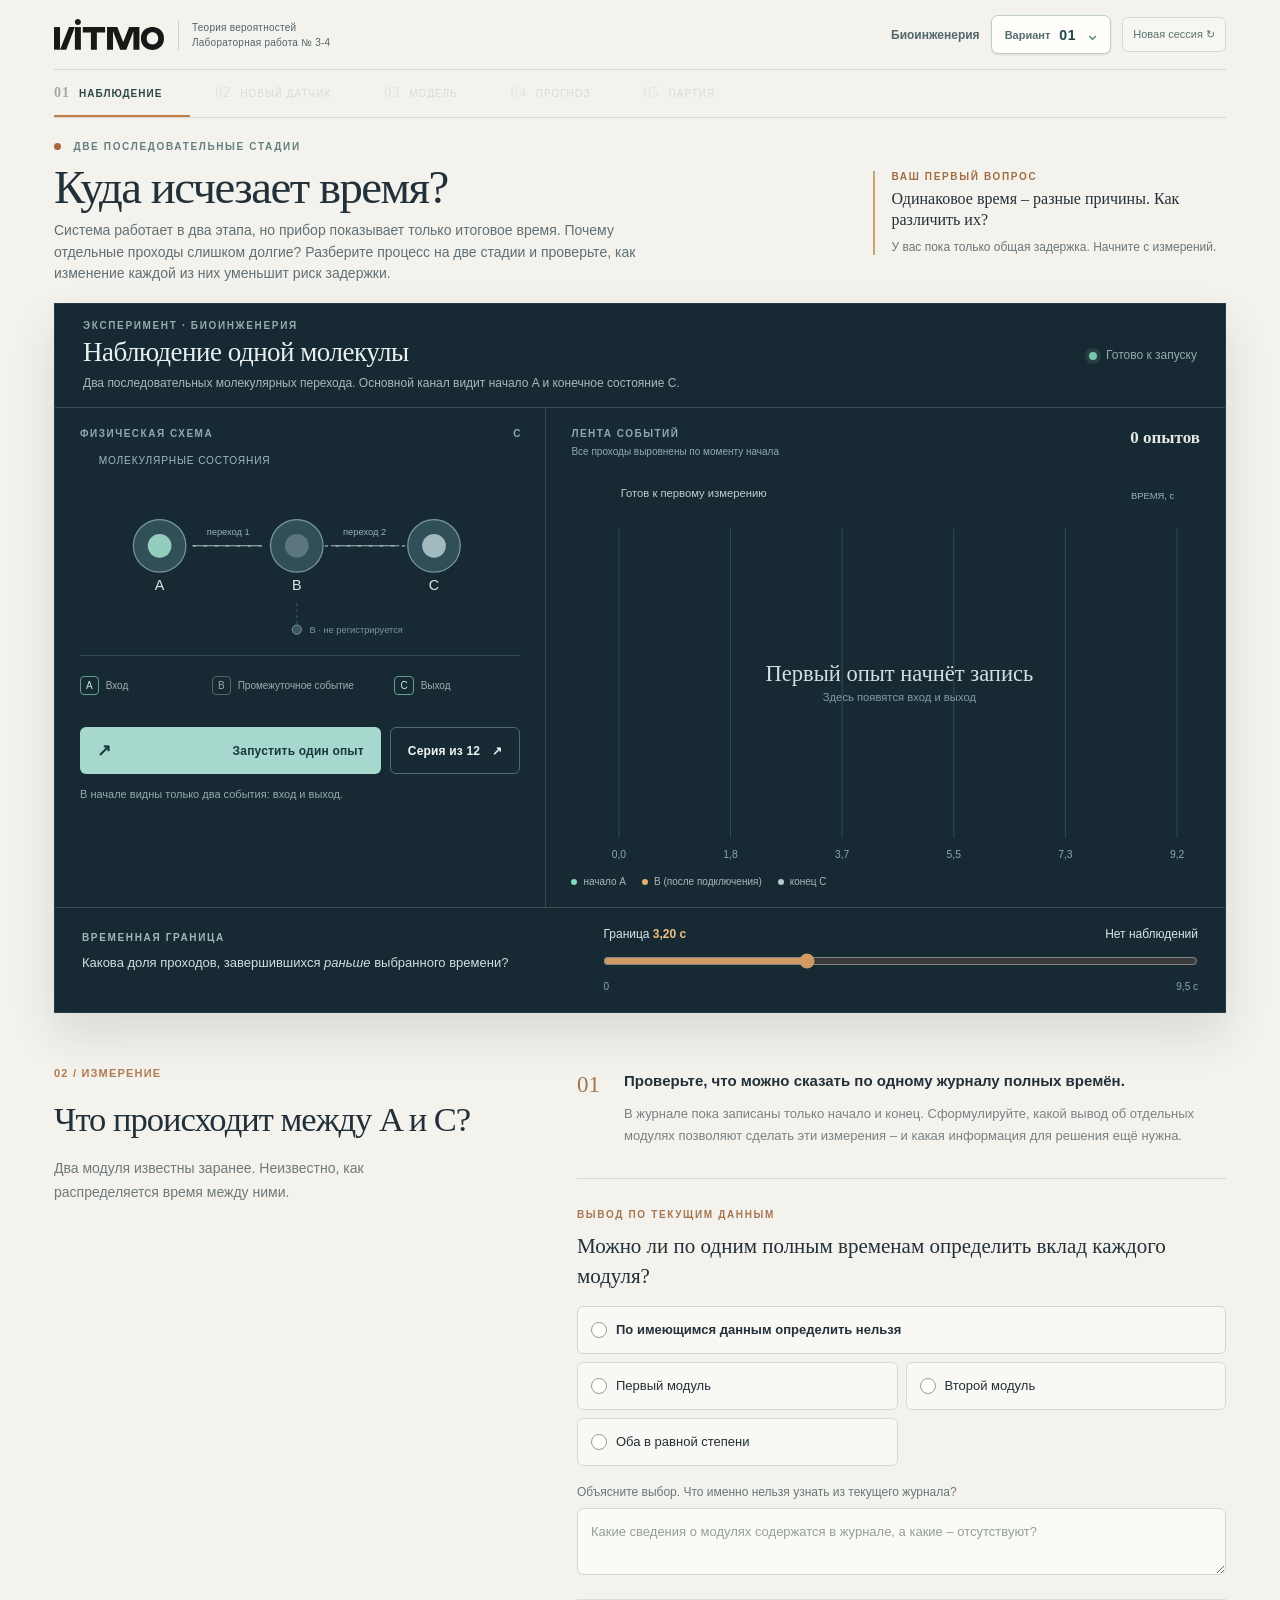
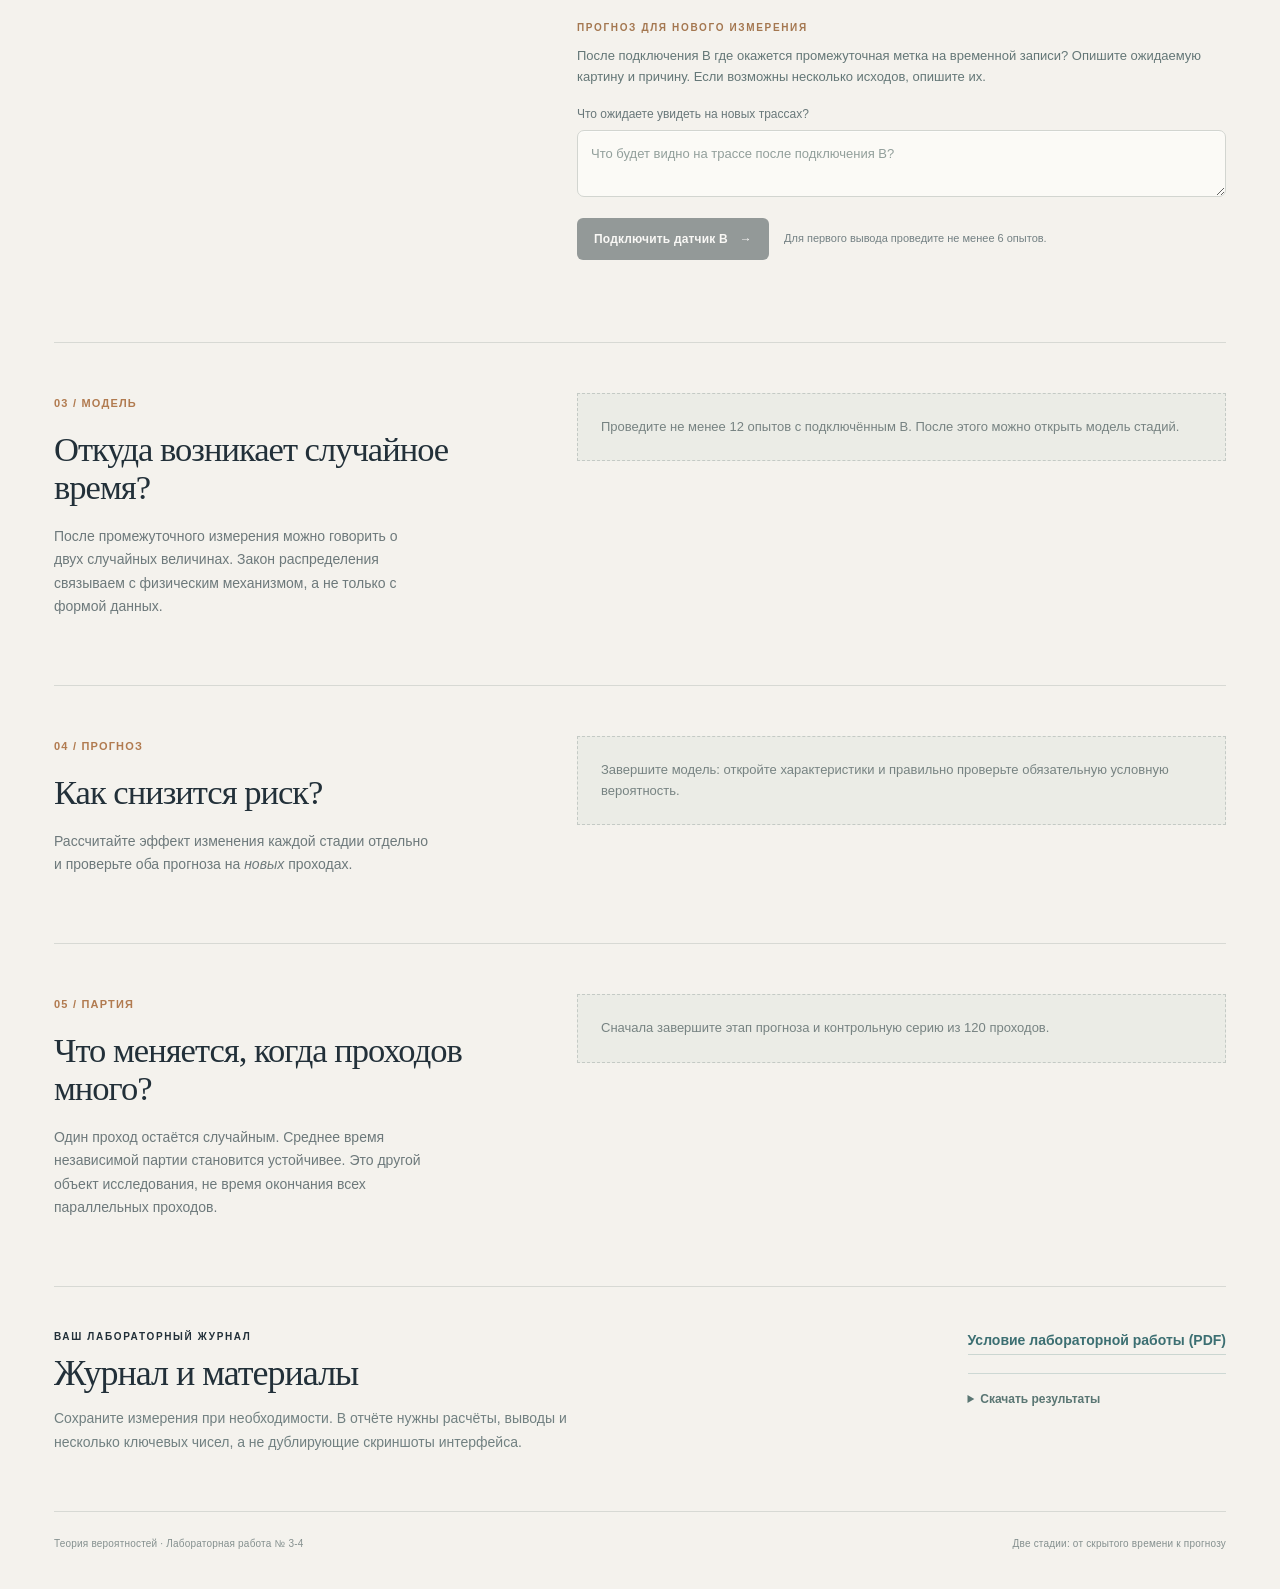
==== commit d1a46ce8: "Publish laboratory 3-4 materials (18 variants)" ====
--- a/lab3-4/index.html
+++ b/lab3-4/index.html
@@ -20,7 +20,9 @@
 <div class="page">
 <header class="topbar">
 <a aria-label="На начало эксперимента" class="brand" href="#experiment"><img class="brand-logo" src="branding/itmo_logo.svg" alt="ИТМО"/><span class="brand-caption">Теория вероятностей<br/>Лабораторная работа&nbsp;№&nbsp;3-4</span></a>
-<div class="assignment" aria-label="Назначенный вариант"><span id="setup-label">Биоинженерия · вариант 01</span><button id="demo-settings-trigger" class="settings-trigger" type="button" aria-haspopup="true" aria-expanded="false" aria-controls="demo-settings" hidden>Настроить стенд</button><button id="student-reset" class="subtle-reset" type="button" aria-label="Начать новый опыт">Новая сессия ↻</button></div>
+<div class="assignment" aria-label="Назначенный вариант"><span id="setup-label" class="setup-track">Биоинженерия</span>
+<div class="header-variant"><button id="header-variant-toggle" type="button" class="header-variant-toggle" aria-haspopup="listbox" aria-expanded="false" aria-controls="header-variant-menu" aria-label="Выбрать вариант. Текущий: 01"><span>Вариант</span><strong id="header-variant-value">01</strong><span class="variant-chevron" aria-hidden="true">⌄</span></button>
+<div id="header-variant-menu" class="header-variant-menu" role="listbox" aria-label="Выберите номер варианта" tabindex="-1" hidden><div class="header-variant-title">Выберите вариант <span>01-18</span></div><div class="header-variant-options" id="header-variant-options"></div><p>При смене варианта начинается новая сессия.</p></div></div><button id="demo-settings-trigger" class="settings-trigger" type="button" aria-haspopup="true" aria-expanded="false" aria-controls="demo-settings" hidden>Настроить стенд</button><button id="student-reset" class="subtle-reset" type="button" aria-label="Начать новый опыт">Новая сессия ↻</button></div>
 <div class="demo-settings" id="demo-settings" hidden aria-label="Преподавательская настройка вариантов">
  <div class="small-cap">Настройки показа · смена направления сбросит измерения</div>
  <div class="track-segments" role="group" aria-label="Направление">
@@ -34,8 +36,8 @@
 <nav aria-label="Этапы исследования; закрытые этапы помечены приглушённым цветом" class="step-nav"><a class="step active" data-step="experiment" href="#experiment"><span>01</span> Наблюдение</a><a class="step" data-step="sensor" href="#sensor"><span>02</span> Новый датчик</a><a class="step" data-step="model" href="#model"><span>03</span> Модель</a><a class="step" data-step="decision" href="#decision"><span>04</span> Прогноз</a><a class="step" data-step="batch" href="#batch"><span>05</span> Партия</a></nav>
 <main>
 <section class="intro" id="experiment">
-<div><div class="kicker"><span class="signal-dot"></span> ДВЕ ПОСЛЕДОВАТЕЛЬНЫЕ СТАДИИ</div><h1>Куда исчезает время?</h1><p class="intro-lede">Два модуля, одно измеренное время. Некоторые проходы слишком долгие. Что изменится, если ускорить каждую из двух стадий?</p></div>
-<div class="brief-question"><div class="small-cap">ВАШ ПЕРВЫЙ ВОПРОС</div><p>Можно ли принять решение по одним только полным временам?</p><span>Сначала проведите несколько опытов.</span></div>
+<div><div class="kicker"><span class="signal-dot"></span> ДВЕ ПОСЛЕДОВАТЕЛЬНЫЕ СТАДИИ</div><h1>Куда исчезает время?</h1><p class="intro-lede">Система работает в два этапа, но прибор показывает только итоговое время. Почему отдельные проходы слишком долгие? Разберите процесс на две стадии и проверьте, как изменение каждой из них уменьшит риск задержки.</p></div>
+<div class="brief-question"><div class="small-cap">ВАШ ПЕРВЫЙ ВОПРОС</div><p>Одинаковое время – разные причины. Как различить их?</p><span>У вас пока только общая задержка. Начните с измерений.</span></div>
 </section>
 <section aria-label="Лабораторная установка" class="instrument">
 <div class="instrument-heading"><div><div class="small-cap">ЭКСПЕРИМЕНТ · <span id="track-code">Биоинженерия</span></div><h2 id="instrument-title">Наблюдение одиночной молекулы</h2><p id="instrument-description">Молекула последовательно меняет состояния. Основной канал фиксирует начало и завершение.</p></div><div class="instrument-state"><span class="state-light" id="state-light"></span><span id="instrument-status">Готово к запуску</span></div><div class="fold-summary" id="summary-experiment" hidden></div><button aria-expanded="true" class="fold-button" data-fold="experiment" hidden="" type="button">Свернуть завершённый этап ↑</button></div>
--- a/lab3-4/assets/style.css
+++ b/lab3-4/assets/style.css
@@ -253,3 +253,43 @@
 @media (max-width:385px){.brand-logo{width:76px}.brand-caption{font-size:7.5px;padding-left:7px}}
 
 .trace-top .count{text-transform:none;letter-spacing:0;font-weight:600}
+
+/* Выбор варианта в шапке. */
+.instrument-state{align-items:center;line-height:1.45}
+.instrument-state .state-light{display:block;flex:0 0 8px;width:8px;height:8px;align-self:center;margin:0}
+#instrument-status{display:block;line-height:1.45}
+.assignment{gap:11px}
+.setup-track{font-size:12px;font-weight:650;white-space:nowrap}
+.header-variant{position:relative;flex:none}
+.header-variant-toggle{display:inline-flex;align-items:center;gap:9px;min-height:39px;border:1px solid #bfcec8;border-radius:7px;background:#fffefa;padding:7px 10px 7px 13px;color:#536e70;box-shadow:0 1px 2px #143a3620;transition:background-color .16s,border-color .16s,box-shadow .16s}
+.header-variant-toggle>span:first-child{font-size:11px;font-weight:600}
+.header-variant-toggle strong{font-size:14px;font-variant-numeric:tabular-nums;letter-spacing:.05em;color:#22474a}
+.header-variant-toggle .variant-chevron{font-size:18px;line-height:.6;color:#5c8b83;transition:transform .18s}
+.header-variant-toggle[aria-expanded="true"] .variant-chevron{transform:rotate(180deg)}
+.header-variant-toggle:hover,.header-variant-toggle[aria-expanded="true"]{background:#f3f8f4;border-color:#75a59b;box-shadow:0 0 0 2px #7aa99c19}
+.header-variant-menu{position:absolute;z-index:100;top:calc(100% + 9px);right:0;width:320px;max-width:calc(100vw - 28px);padding:16px;background:#fffefa;border:1px solid #b9cac2;border-radius:10px;box-shadow:0 19px 45px #142a2e2d}
+.header-variant-menu[hidden]{display:none}
+.header-variant-title{display:flex;align-items:center;justify-content:space-between;margin-bottom:13px;font-size:12px;font-weight:750;color:#27464a}
+.header-variant-title span{font-weight:500;color:#859691;font-variant-numeric:tabular-nums;font-size:11px}
+.header-variant-options{display:grid;grid-template-columns:repeat(6,minmax(0,1fr));gap:6px}
+.header-variant-options button{border:1px solid #e0e9e4;border-radius:6px;min-height:40px;background:#f7f9f5;color:#4d6667;font-size:13px;font-variant-numeric:tabular-nums;font-weight:650;transition:background .16s,border-color .16s}
+.header-variant-options button:hover,.header-variant-options button:focus-visible{background:#e6f0eb;border-color:#7ba59a;color:#22524b}
+.header-variant-options button[aria-selected="true"]{background:#244d50;border-color:#244d50;color:#fff}
+.header-variant-menu p{font-size:11px;line-height:1.5;color:#7a8d8d;margin:13px 0 0}
+@media(max-width:990px){.setup-track{font-size:11px}.assignment{gap:7px}.header-variant-toggle{padding:7px 9px}}
+@media(max-width:720px){
+ .topbar{height:auto;min-height:70px;flex-wrap:wrap;align-items:center;padding:11px 0 9px;row-gap:8px}
+ .topbar .brand{max-width:none;flex:1 1 auto}
+ .topbar .assignment{max-width:none;width:100%;justify-content:flex-start;gap:9px;min-width:0}
+ .topbar .setup-track{flex:1 1 auto;min-width:0;white-space:normal;line-height:1.3}
+ .topbar #student-reset{margin-left:auto;font-size:10px;min-height:38px}
+ .topbar .header-variant-toggle{min-height:38px}
+ .header-variant-menu{width:min(320px,calc(100vw - 28px))}
+}
+@media(max-width:385px){.header-variant-toggle{gap:5px;padding:7px 8px}.topbar .assignment{gap:6px}.topbar #student-reset{padding:7px;font-size:9px}.setup-track{font-size:10px}}
+@media(max-width:720px){
+ .topbar{z-index:80}
+ .topbar .assignment{position:relative}
+ .topbar .header-variant{position:static}
+ .topbar .header-variant-menu{position:absolute;top:calc(100% + 9px);left:0;right:0;width:100%;max-width:none}
+}
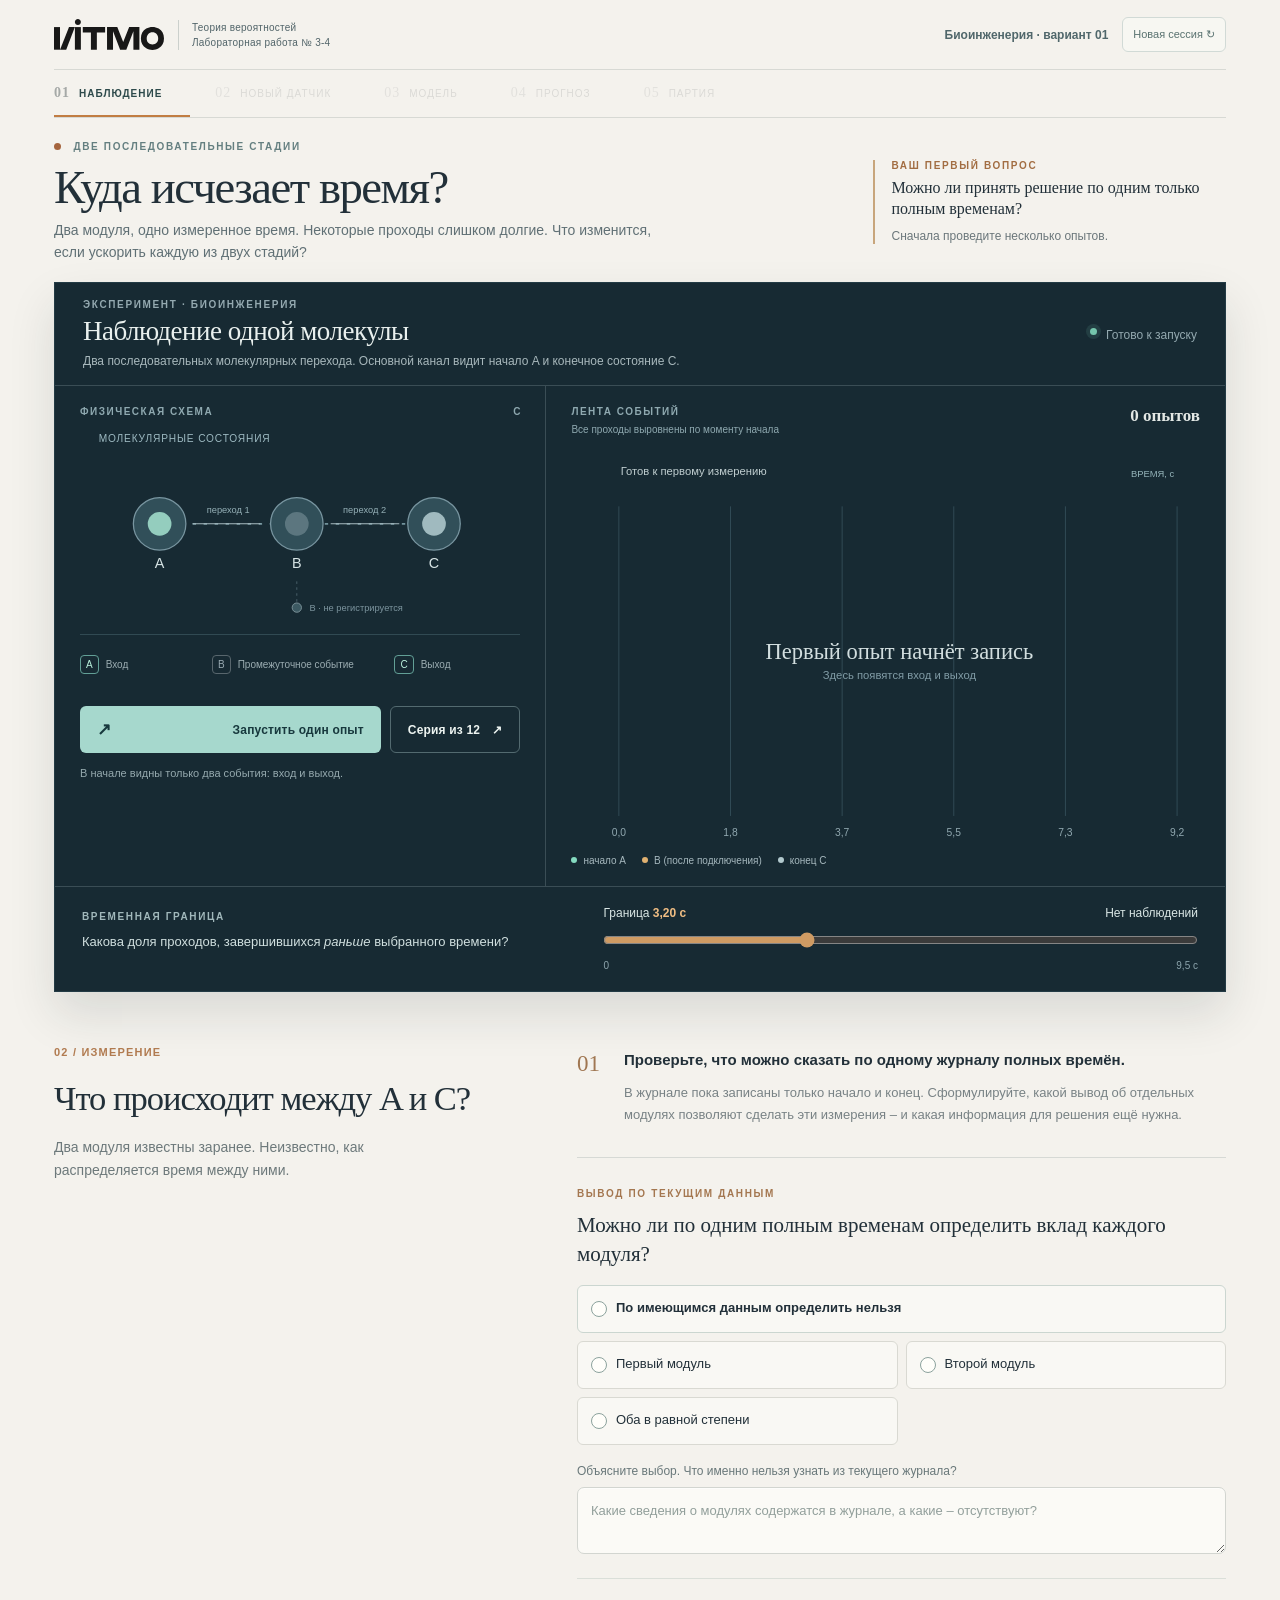
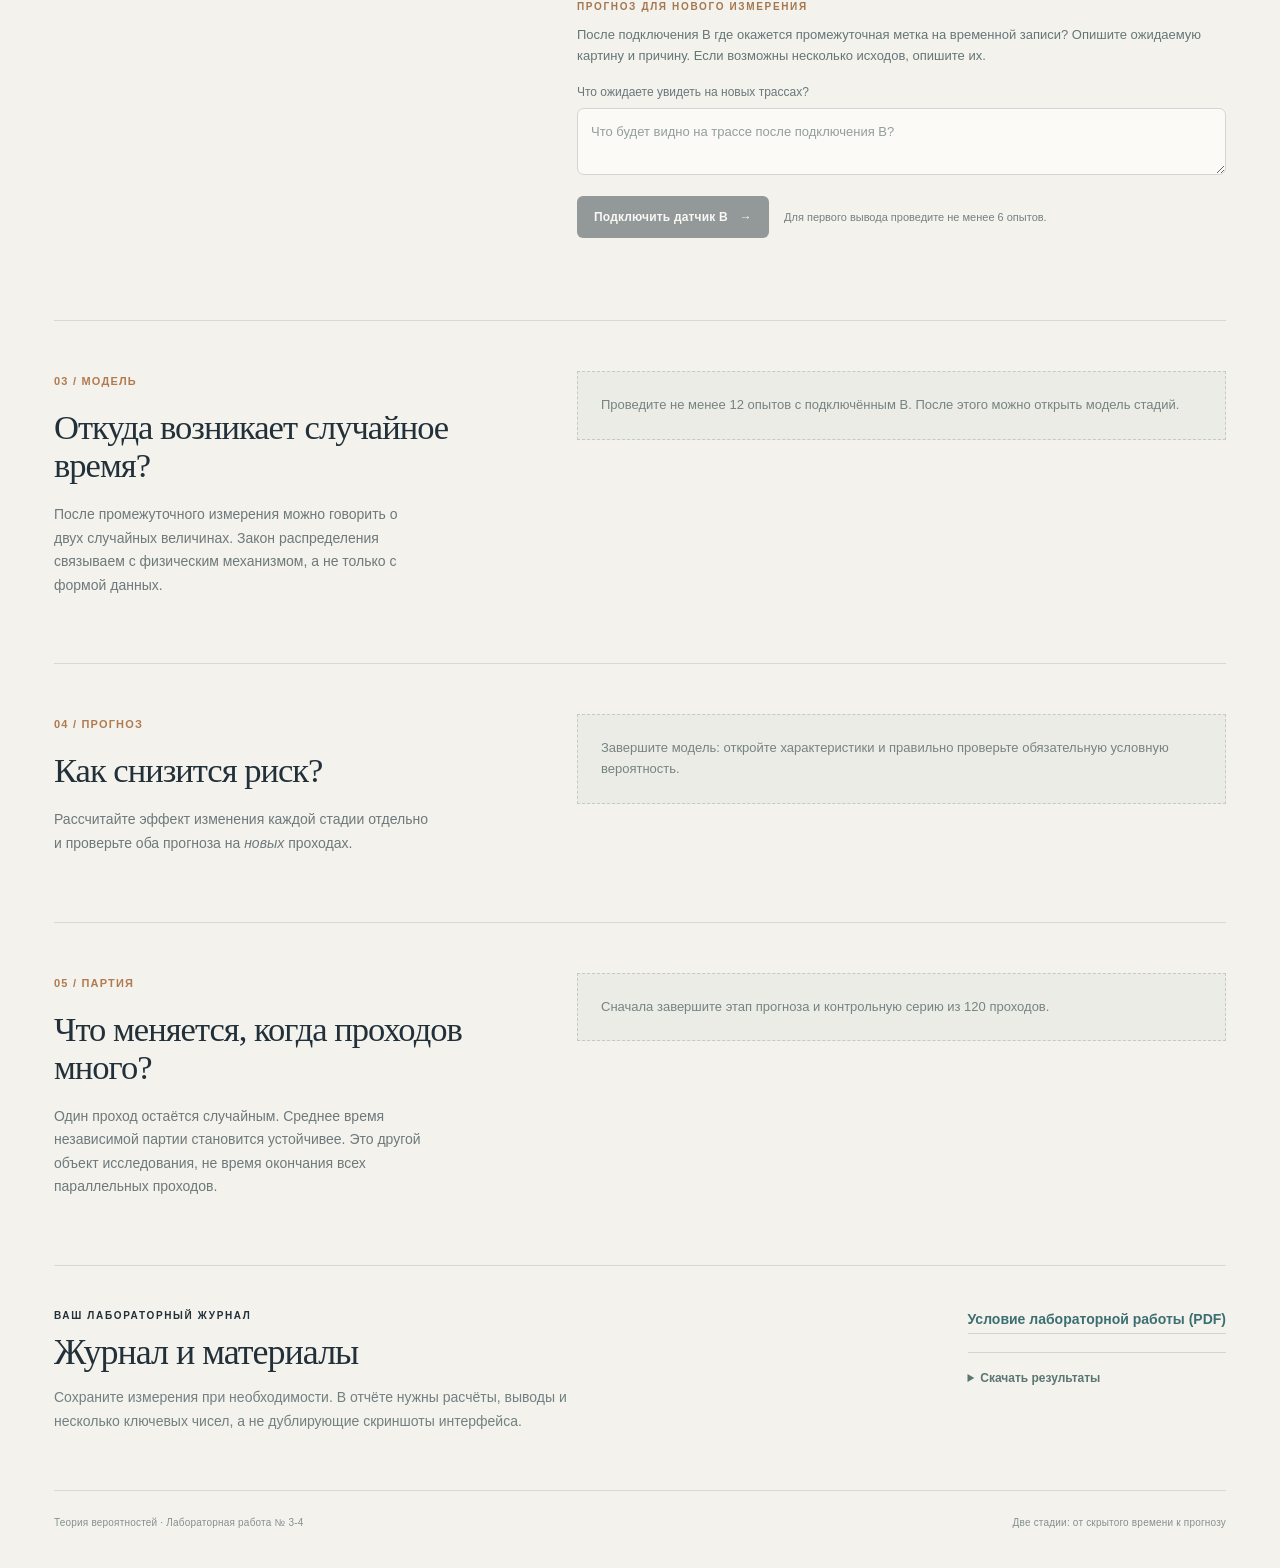
==== commit c458d45c: "Update laboratory 3-4: 18 variants and student materials" ====
--- a/lab3-4/index.html
+++ b/lab3-4/index.html
@@ -20,9 +20,7 @@
 <div class="page">
 <header class="topbar">
 <a aria-label="На начало эксперимента" class="brand" href="#experiment"><img class="brand-logo" src="branding/itmo_logo.svg" alt="ИТМО"/><span class="brand-caption">Теория вероятностей<br/>Лабораторная работа&nbsp;№&nbsp;3-4</span></a>
-<div class="assignment" aria-label="Назначенный вариант"><span id="setup-label" class="setup-track">Биоинженерия</span>
-<div class="header-variant"><button id="header-variant-toggle" type="button" class="header-variant-toggle" aria-haspopup="listbox" aria-expanded="false" aria-controls="header-variant-menu" aria-label="Выбрать вариант. Текущий: 01"><span>Вариант</span><strong id="header-variant-value">01</strong><span class="variant-chevron" aria-hidden="true">⌄</span></button>
-<div id="header-variant-menu" class="header-variant-menu" role="listbox" aria-label="Выберите номер варианта" tabindex="-1" hidden><div class="header-variant-title">Выберите вариант <span>01-18</span></div><div class="header-variant-options" id="header-variant-options"></div><p>При смене варианта начинается новая сессия.</p></div></div><button id="demo-settings-trigger" class="settings-trigger" type="button" aria-haspopup="true" aria-expanded="false" aria-controls="demo-settings" hidden>Настроить стенд</button><button id="student-reset" class="subtle-reset" type="button" aria-label="Начать новый опыт">Новая сессия ↻</button></div>
+<div class="assignment" aria-label="Назначенный вариант"><span id="setup-label">Биоинженерия · вариант 01</span><button id="demo-settings-trigger" class="settings-trigger" type="button" aria-haspopup="true" aria-expanded="false" aria-controls="demo-settings" hidden>Настроить стенд</button><button id="student-reset" class="subtle-reset" type="button" aria-label="Начать новый опыт">Новая сессия ↻</button></div>
 <div class="demo-settings" id="demo-settings" hidden aria-label="Преподавательская настройка вариантов">
  <div class="small-cap">Настройки показа · смена направления сбросит измерения</div>
  <div class="track-segments" role="group" aria-label="Направление">
@@ -36,8 +34,8 @@
 <nav aria-label="Этапы исследования; закрытые этапы помечены приглушённым цветом" class="step-nav"><a class="step active" data-step="experiment" href="#experiment"><span>01</span> Наблюдение</a><a class="step" data-step="sensor" href="#sensor"><span>02</span> Новый датчик</a><a class="step" data-step="model" href="#model"><span>03</span> Модель</a><a class="step" data-step="decision" href="#decision"><span>04</span> Прогноз</a><a class="step" data-step="batch" href="#batch"><span>05</span> Партия</a></nav>
 <main>
 <section class="intro" id="experiment">
-<div><div class="kicker"><span class="signal-dot"></span> ДВЕ ПОСЛЕДОВАТЕЛЬНЫЕ СТАДИИ</div><h1>Куда исчезает время?</h1><p class="intro-lede">Система работает в два этапа, но прибор показывает только итоговое время. Почему отдельные проходы слишком долгие? Разберите процесс на две стадии и проверьте, как изменение каждой из них уменьшит риск задержки.</p></div>
-<div class="brief-question"><div class="small-cap">ВАШ ПЕРВЫЙ ВОПРОС</div><p>Одинаковое время – разные причины. Как различить их?</p><span>У вас пока только общая задержка. Начните с измерений.</span></div>
+<div><div class="kicker"><span class="signal-dot"></span> ДВЕ ПОСЛЕДОВАТЕЛЬНЫЕ СТАДИИ</div><h1>Куда исчезает время?</h1><p class="intro-lede">Два модуля, одно измеренное время. Некоторые проходы слишком долгие. Что изменится, если ускорить каждую из двух стадий?</p></div>
+<div class="brief-question"><div class="small-cap">ВАШ ПЕРВЫЙ ВОПРОС</div><p>Можно ли принять решение по одним только полным временам?</p><span>Сначала проведите несколько опытов.</span></div>
 </section>
 <section aria-label="Лабораторная установка" class="instrument">
 <div class="instrument-heading"><div><div class="small-cap">ЭКСПЕРИМЕНТ · <span id="track-code">Биоинженерия</span></div><h2 id="instrument-title">Наблюдение одиночной молекулы</h2><p id="instrument-description">Молекула последовательно меняет состояния. Основной канал фиксирует начало и завершение.</p></div><div class="instrument-state"><span class="state-light" id="state-light"></span><span id="instrument-status">Готово к запуску</span></div><div class="fold-summary" id="summary-experiment" hidden></div><button aria-expanded="true" class="fold-button" data-fold="experiment" hidden="" type="button">Свернуть завершённый этап ↑</button></div>
--- a/lab3-4/assets/style.css
+++ b/lab3-4/assets/style.css
@@ -253,43 +253,3 @@
 @media (max-width:385px){.brand-logo{width:76px}.brand-caption{font-size:7.5px;padding-left:7px}}
 
 .trace-top .count{text-transform:none;letter-spacing:0;font-weight:600}
-
-/* Выбор варианта в шапке. */
-.instrument-state{align-items:center;line-height:1.45}
-.instrument-state .state-light{display:block;flex:0 0 8px;width:8px;height:8px;align-self:center;margin:0}
-#instrument-status{display:block;line-height:1.45}
-.assignment{gap:11px}
-.setup-track{font-size:12px;font-weight:650;white-space:nowrap}
-.header-variant{position:relative;flex:none}
-.header-variant-toggle{display:inline-flex;align-items:center;gap:9px;min-height:39px;border:1px solid #bfcec8;border-radius:7px;background:#fffefa;padding:7px 10px 7px 13px;color:#536e70;box-shadow:0 1px 2px #143a3620;transition:background-color .16s,border-color .16s,box-shadow .16s}
-.header-variant-toggle>span:first-child{font-size:11px;font-weight:600}
-.header-variant-toggle strong{font-size:14px;font-variant-numeric:tabular-nums;letter-spacing:.05em;color:#22474a}
-.header-variant-toggle .variant-chevron{font-size:18px;line-height:.6;color:#5c8b83;transition:transform .18s}
-.header-variant-toggle[aria-expanded="true"] .variant-chevron{transform:rotate(180deg)}
-.header-variant-toggle:hover,.header-variant-toggle[aria-expanded="true"]{background:#f3f8f4;border-color:#75a59b;box-shadow:0 0 0 2px #7aa99c19}
-.header-variant-menu{position:absolute;z-index:100;top:calc(100% + 9px);right:0;width:320px;max-width:calc(100vw - 28px);padding:16px;background:#fffefa;border:1px solid #b9cac2;border-radius:10px;box-shadow:0 19px 45px #142a2e2d}
-.header-variant-menu[hidden]{display:none}
-.header-variant-title{display:flex;align-items:center;justify-content:space-between;margin-bottom:13px;font-size:12px;font-weight:750;color:#27464a}
-.header-variant-title span{font-weight:500;color:#859691;font-variant-numeric:tabular-nums;font-size:11px}
-.header-variant-options{display:grid;grid-template-columns:repeat(6,minmax(0,1fr));gap:6px}
-.header-variant-options button{border:1px solid #e0e9e4;border-radius:6px;min-height:40px;background:#f7f9f5;color:#4d6667;font-size:13px;font-variant-numeric:tabular-nums;font-weight:650;transition:background .16s,border-color .16s}
-.header-variant-options button:hover,.header-variant-options button:focus-visible{background:#e6f0eb;border-color:#7ba59a;color:#22524b}
-.header-variant-options button[aria-selected="true"]{background:#244d50;border-color:#244d50;color:#fff}
-.header-variant-menu p{font-size:11px;line-height:1.5;color:#7a8d8d;margin:13px 0 0}
-@media(max-width:990px){.setup-track{font-size:11px}.assignment{gap:7px}.header-variant-toggle{padding:7px 9px}}
-@media(max-width:720px){
- .topbar{height:auto;min-height:70px;flex-wrap:wrap;align-items:center;padding:11px 0 9px;row-gap:8px}
- .topbar .brand{max-width:none;flex:1 1 auto}
- .topbar .assignment{max-width:none;width:100%;justify-content:flex-start;gap:9px;min-width:0}
- .topbar .setup-track{flex:1 1 auto;min-width:0;white-space:normal;line-height:1.3}
- .topbar #student-reset{margin-left:auto;font-size:10px;min-height:38px}
- .topbar .header-variant-toggle{min-height:38px}
- .header-variant-menu{width:min(320px,calc(100vw - 28px))}
-}
-@media(max-width:385px){.header-variant-toggle{gap:5px;padding:7px 8px}.topbar .assignment{gap:6px}.topbar #student-reset{padding:7px;font-size:9px}.setup-track{font-size:10px}}
-@media(max-width:720px){
- .topbar{z-index:80}
- .topbar .assignment{position:relative}
- .topbar .header-variant{position:static}
- .topbar .header-variant-menu{position:absolute;top:calc(100% + 9px);left:0;right:0;width:100%;max-width:none}
-}
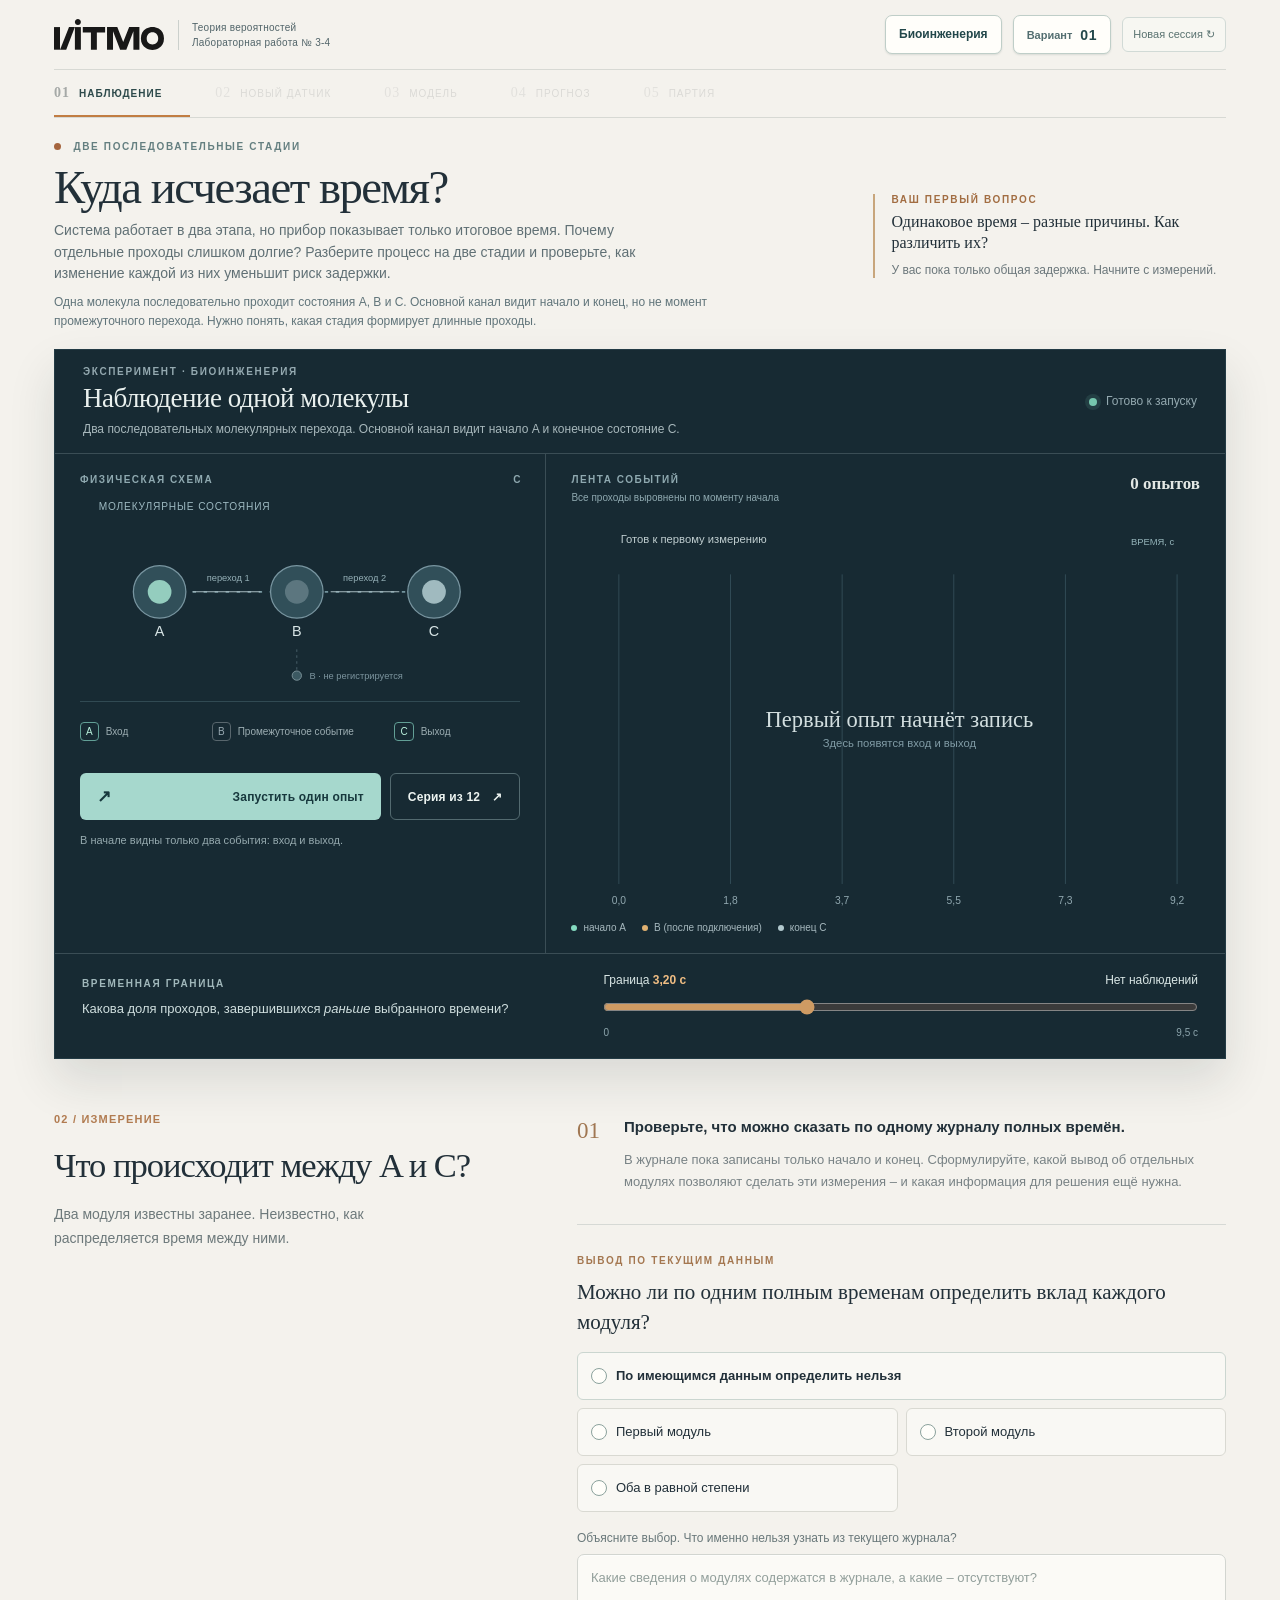
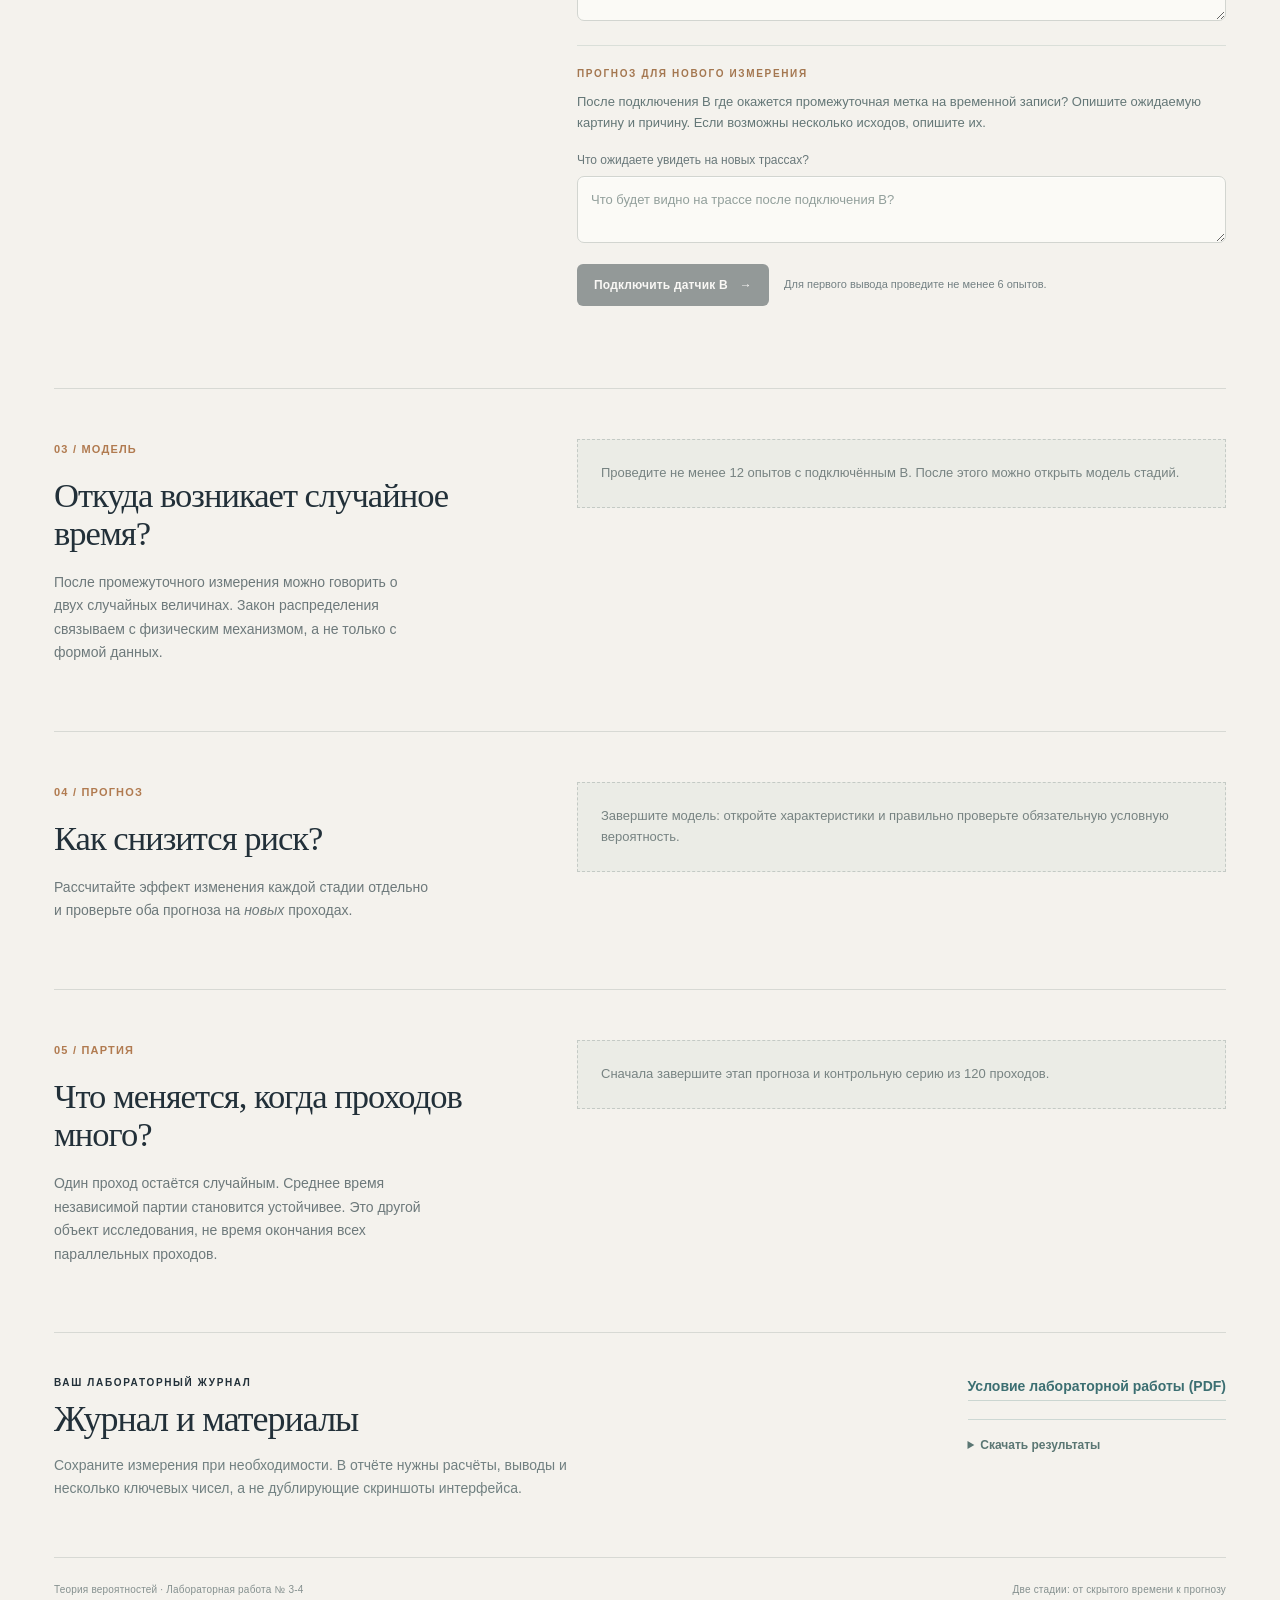
==== commit b204bafd: "Update laboratory 3-4 files and selectors" ====
--- a/lab3-4/index.html
+++ b/lab3-4/index.html
@@ -20,7 +20,10 @@
 <div class="page">
 <header class="topbar">
 <a aria-label="На начало эксперимента" class="brand" href="#experiment"><img class="brand-logo" src="branding/itmo_logo.svg" alt="ИТМО"/><span class="brand-caption">Теория вероятностей<br/>Лабораторная работа&nbsp;№&nbsp;3-4</span></a>
-<div class="assignment" aria-label="Назначенный вариант"><span id="setup-label">Биоинженерия · вариант 01</span><button id="demo-settings-trigger" class="settings-trigger" type="button" aria-haspopup="true" aria-expanded="false" aria-controls="demo-settings" hidden>Настроить стенд</button><button id="student-reset" class="subtle-reset" type="button" aria-label="Начать новый опыт">Новая сессия ↻</button></div>
+<div class="assignment" aria-label="Назначенный вариант"><div class="header-track"><button id="header-track-toggle" type="button" class="header-track-toggle" aria-haspopup="listbox" aria-expanded="false" aria-controls="header-track-menu" aria-label="Выбрать направление. Текущее: Биоинженерия"><span id="setup-label" class="setup-track">Биоинженерия</span></button>
+<div id="header-track-menu" class="header-track-menu" role="listbox" aria-label="Выберите направление" tabindex="-1" hidden><div class="header-track-title">Направление</div><div class="header-track-options" id="header-track-options"></div><p>При смене направления начинается новая сессия.</p></div></div>
+<div class="header-variant"><button id="header-variant-toggle" type="button" class="header-variant-toggle" aria-haspopup="listbox" aria-expanded="false" aria-controls="header-variant-menu" aria-label="Выбрать вариант. Текущий: 01"><span>Вариант</span><strong id="header-variant-value">01</strong></button>
+<div id="header-variant-menu" class="header-variant-menu" role="listbox" aria-label="Выберите номер варианта" tabindex="-1" hidden><div class="header-variant-title">Выберите вариант <span>01-18</span></div><div class="header-variant-options" id="header-variant-options"></div><p>При смене варианта начинается новая сессия.</p></div></div><button id="demo-settings-trigger" class="settings-trigger" type="button" aria-haspopup="true" aria-expanded="false" aria-controls="demo-settings" hidden>Настроить стенд</button><button id="student-reset" class="subtle-reset" type="button" aria-label="Начать новый опыт">Новая сессия ↻</button></div>
 <div class="demo-settings" id="demo-settings" hidden aria-label="Преподавательская настройка вариантов">
  <div class="small-cap">Настройки показа · смена направления сбросит измерения</div>
  <div class="track-segments" role="group" aria-label="Направление">
@@ -34,8 +37,7 @@
 <nav aria-label="Этапы исследования; закрытые этапы помечены приглушённым цветом" class="step-nav"><a class="step active" data-step="experiment" href="#experiment"><span>01</span> Наблюдение</a><a class="step" data-step="sensor" href="#sensor"><span>02</span> Новый датчик</a><a class="step" data-step="model" href="#model"><span>03</span> Модель</a><a class="step" data-step="decision" href="#decision"><span>04</span> Прогноз</a><a class="step" data-step="batch" href="#batch"><span>05</span> Партия</a></nav>
 <main>
 <section class="intro" id="experiment">
-<div><div class="kicker"><span class="signal-dot"></span> ДВЕ ПОСЛЕДОВАТЕЛЬНЫЕ СТАДИИ</div><h1>Куда исчезает время?</h1><p class="intro-lede">Два модуля, одно измеренное время. Некоторые проходы слишком долгие. Что изменится, если ускорить каждую из двух стадий?</p></div>
-<div class="brief-question"><div class="small-cap">ВАШ ПЕРВЫЙ ВОПРОС</div><p>Можно ли принять решение по одним только полным временам?</p><span>Сначала проведите несколько опытов.</span></div>
+<div><div class="kicker"><span class="signal-dot"></span> ДВЕ ПОСЛЕДОВАТЕЛЬНЫЕ СТАДИИ</div><h1>Куда исчезает время?</h1><p class="intro-lede">Система работает в два этапа, но прибор показывает только итоговое время. Почему отдельные проходы слишком долгие? Разберите процесс на две стадии и проверьте, как изменение каждой из них уменьшит риск задержки.</p><p class="intro-context" id="intro-context">Одна из трёх предметных установок будет описана здесь после выбора направления.</p></div><div class="brief-question"><div class="small-cap">ВАШ ПЕРВЫЙ ВОПРОС</div><p>Одинаковое время – разные причины. Как различить их?</p><span>У вас пока только общая задержка. Начните с измерений.</span></div>
 </section>
 <section aria-label="Лабораторная установка" class="instrument">
 <div class="instrument-heading"><div><div class="small-cap">ЭКСПЕРИМЕНТ · <span id="track-code">Биоинженерия</span></div><h2 id="instrument-title">Наблюдение одиночной молекулы</h2><p id="instrument-description">Молекула последовательно меняет состояния. Основной канал фиксирует начало и завершение.</p></div><div class="instrument-state"><span class="state-light" id="state-light"></span><span id="instrument-status">Готово к запуску</span></div><div class="fold-summary" id="summary-experiment" hidden></div><button aria-expanded="true" class="fold-button" data-fold="experiment" hidden="" type="button">Свернуть завершённый этап ↑</button></div>
--- a/lab3-4/assets/style.css
+++ b/lab3-4/assets/style.css
@@ -253,3 +253,68 @@
 @media (max-width:385px){.brand-logo{width:76px}.brand-caption{font-size:7.5px;padding-left:7px}}
 
 .trace-top .count{text-transform:none;letter-spacing:0;font-weight:600}
+
+/* Выбор варианта в шапке. */
+.instrument-state{align-items:center;line-height:1.45}
+.instrument-state .state-light{display:block;flex:0 0 8px;width:8px;height:8px;align-self:center;margin:0}
+#instrument-status{display:block;line-height:1.45}
+.assignment{gap:11px}
+.setup-track{font-size:12px;font-weight:650;white-space:nowrap}
+.header-variant{position:relative;flex:none}
+.header-variant-toggle{display:inline-flex;align-items:center;gap:9px;min-height:39px;border:1px solid #bfcec8;border-radius:7px;background:#fffefa;padding:7px 10px 7px 13px;color:#536e70;box-shadow:0 1px 2px #143a3620;transition:background-color .16s,border-color .16s,box-shadow .16s}
+.header-variant-toggle>span:first-child{font-size:11px;font-weight:600}
+.header-variant-toggle strong{font-size:14px;font-variant-numeric:tabular-nums;letter-spacing:.05em;color:#22474a}
+.header-variant-toggle:hover,.header-variant-toggle[aria-expanded="true"]{background:#f3f8f4;border-color:#75a59b;box-shadow:0 0 0 2px #7aa99c19}
+.header-variant-menu{position:absolute;z-index:100;top:calc(100% + 9px);right:0;width:320px;max-width:calc(100vw - 28px);padding:16px;background:#fffefa;border:1px solid #b9cac2;border-radius:10px;box-shadow:0 19px 45px #142a2e2d}
+.header-variant-menu[hidden]{display:none}
+.header-variant-title{display:flex;align-items:center;justify-content:space-between;margin-bottom:13px;font-size:12px;font-weight:750;color:#27464a}
+.header-variant-title span{font-weight:500;color:#859691;font-variant-numeric:tabular-nums;font-size:11px}
+.header-variant-options{display:grid;grid-template-columns:repeat(6,minmax(0,1fr));gap:6px}
+.header-variant-options button{border:1px solid #e0e9e4;border-radius:6px;min-height:40px;background:#f7f9f5;color:#4d6667;font-size:13px;font-variant-numeric:tabular-nums;font-weight:650;transition:background .16s,border-color .16s}
+.header-variant-options button:hover,.header-variant-options button:focus-visible{background:#e6f0eb;border-color:#7ba59a;color:#22524b}
+.header-variant-options button[aria-selected="true"]{background:#244d50;border-color:#244d50;color:#fff}
+.header-variant-menu p{font-size:11px;line-height:1.5;color:#7a8d8d;margin:13px 0 0}
+@media(max-width:990px){.setup-track{font-size:11px}.assignment{gap:7px}.header-variant-toggle{padding:7px 9px}}
+@media(max-width:720px){
+ .topbar{height:auto;min-height:70px;flex-wrap:wrap;align-items:center;padding:11px 0 9px;row-gap:8px}
+ .topbar .brand{max-width:none;flex:1 1 auto}
+ .topbar .assignment{max-width:none;width:100%;justify-content:flex-start;gap:9px;min-width:0}
+ .topbar .setup-track{flex:1 1 auto;min-width:0;white-space:normal;line-height:1.3}
+ .topbar #student-reset{margin-left:auto;font-size:10px;min-height:38px}
+ .topbar .header-variant-toggle{min-height:38px}
+ .header-variant-menu{width:min(320px,calc(100vw - 28px))}
+}
+@media(max-width:385px){.header-variant-toggle{gap:5px;padding:7px 8px}.topbar .assignment{gap:6px}.topbar #student-reset{padding:7px;font-size:9px}.setup-track{font-size:10px}}
+@media(max-width:720px){
+ .topbar{z-index:80}
+ .topbar .assignment{position:relative}
+ .topbar .header-variant{position:static}
+ .topbar .header-variant-menu{position:absolute;top:calc(100% + 9px);left:0;right:0;width:100%;max-width:none}
+}
+
+/* Выбор направления и варианта без отдельных индикаторов раскрытия. */
+.header-track{position:relative;min-width:0;flex:none}
+.header-track-toggle{display:inline-flex;align-items:center;justify-content:flex-start;max-width:260px;min-height:39px;border:1px solid #bfcec8;border-radius:7px;background:#fffefa;padding:7px 13px;color:#22474a;box-shadow:0 1px 2px #143a3620;transition:background-color .16s,border-color .16s,box-shadow .16s}
+.header-track-toggle:hover,.header-track-toggle[aria-expanded="true"]{background:#f3f8f4;border-color:#75a59b;box-shadow:0 0 0 2px #7aa99c19}
+.header-track-toggle .setup-track{font-size:12px;line-height:1.35;font-weight:650;overflow:hidden;text-overflow:ellipsis;white-space:nowrap}
+.header-track-menu{position:absolute;z-index:100;top:calc(100% + 9px);left:0;width:316px;max-width:calc(100vw - 28px);padding:15px;background:#fffefa;border:1px solid #b9cac2;border-radius:10px;box-shadow:0 19px 45px #142a2e2d}
+.header-track-menu[hidden]{display:none}
+.header-track-title{font-size:12px;font-weight:750;color:#27464a;margin:0 0 11px}
+.header-track-options{display:grid;gap:6px}
+.header-track-options button{border:1px solid #e0e9e4;border-radius:6px;min-height:40px;background:#f7f9f5;color:#4d6667;font-size:12px;font-weight:650;text-align:left;padding:8px 12px;transition:background .16s,border-color .16s}
+.header-track-options button:hover,.header-track-options button:focus-visible{background:#e6f0eb;border-color:#7ba59a;color:#22524b}
+.header-track-options button[aria-selected="true"]{background:#244d50;border-color:#244d50;color:#fff}
+.header-track-menu p{font-size:11px;line-height:1.5;color:#7a8d8d;margin:12px 0 0}
+.header-variant-toggle{gap:8px;padding-right:13px}
+.intro-context{font-size:12px;line-height:1.55;max-width:670px;color:#60747a;margin:9px 0 0}
+@media(max-width:990px){.header-track-toggle{max-width:215px;padding:7px 10px}.header-track-toggle .setup-track{font-size:11px}}
+@media(max-width:720px){
+ .topbar .assignment{display:grid;grid-template-columns:minmax(0,1fr) auto auto;align-items:center;gap:6px;width:100%}
+ .topbar .header-track{position:static;min-width:0}
+ .topbar .header-track-toggle{width:100%;max-width:none;min-width:0;padding:7px 9px;justify-content:flex-start}
+ .topbar .header-track-toggle .setup-track{font-size:11px}
+ .topbar .header-track-menu{position:absolute;top:calc(100% + 9px);left:0;right:0;width:100%;max-width:none}
+ .topbar #student-reset{margin-left:0}
+ .intro-context{font-size:11px;line-height:1.45;margin:7px 0 0}
+}
+@media(max-width:385px){.topbar .header-variant-toggle{padding:7px 8px}.topbar .header-track-toggle{padding:7px 7px}.topbar .header-variant-toggle strong{font-size:12px}.topbar .header-variant-toggle>span:first-child{font-size:10px}}
